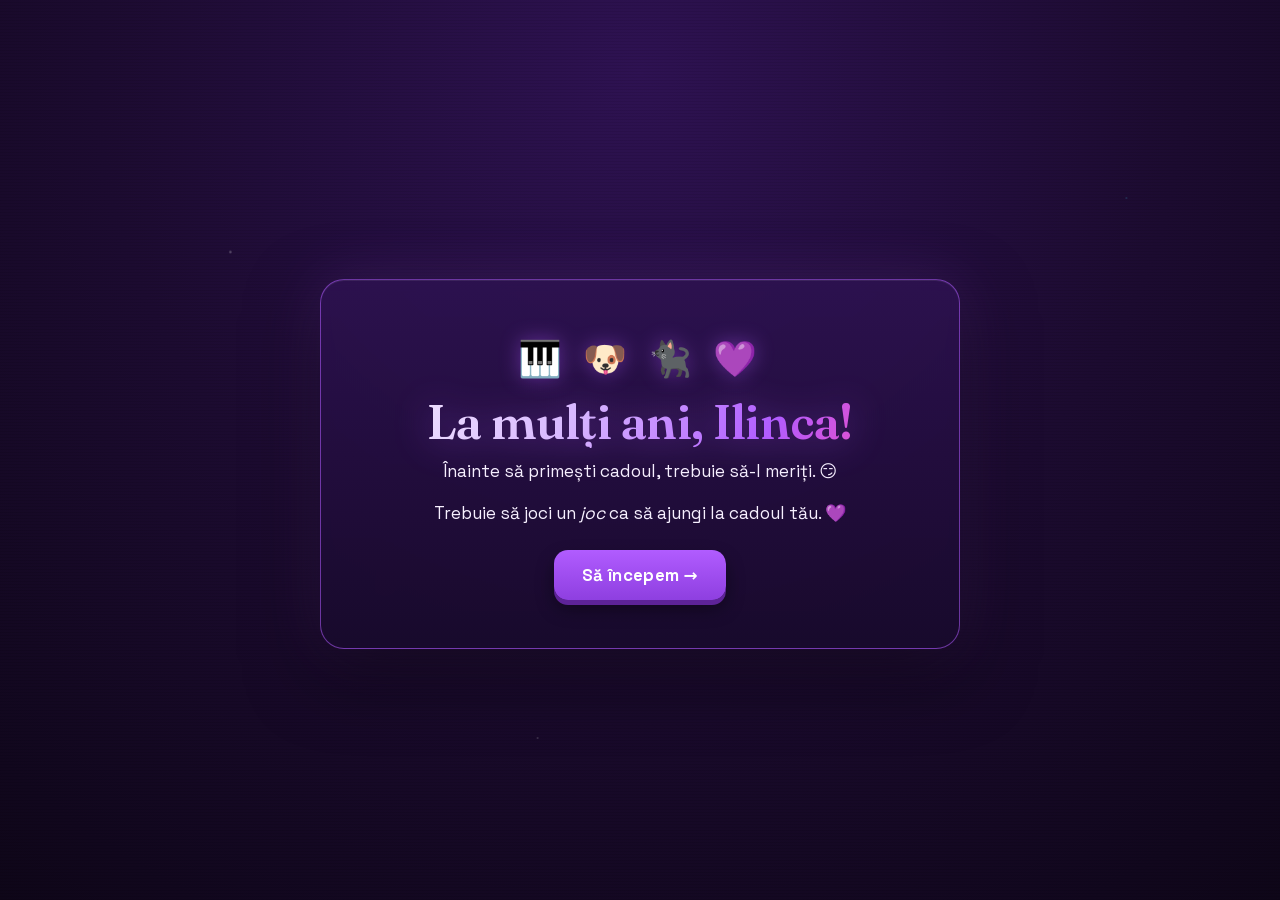
==== index.html @ 57ae6cbd "Add Ilinca's birthday game (arcade-themed quiz + mini-games + gift) Co-Authored-By: Claude Opus 4.8 " ====
<!DOCTYPE html>
<html lang="en">
<head>
<meta charset="UTF-8">
<meta name="viewport" content="width=device-width, initial-scale=1.0">
<title>O surpriză de ziua ta</title>
<style>
/* self-hosted fonts (embedded, no external request) */
/* vietnamese */
@font-face {
  font-family: 'Fraunces';
  font-style: normal;
  font-weight: 600;
  font-display: swap;
  src: url([data-uri]) format('woff2');
  unicode-range: U+0102-0103, U+0110-0111, U+0128-0129, U+0168-0169, U+01A0-01A1, U+01AF-01B0, U+0300-0301, U+0303-0304, U+0308-0309, U+0323, U+0329, U+1EA0-1EF9, U+20AB;
}
/* latin-ext */
@font-face {
  font-family: 'Fraunces';
  font-style: normal;
  font-weight: 600;
  font-display: swap;
  src: url([data-uri]) format('woff2');
  unicode-range: U+0100-02BA, U+02BD-02C5, U+02C7-02CC, U+02CE-02D7, U+02DD-02FF, U+0304, U+0308, U+0329, U+1D00-1DBF, U+1E00-1E9F, U+1EF2-1EFF, U+2020, U+20A0-20AB, U+20AD-20C0, U+2113, U+2C60-2C7F, U+A720-A7FF;
}
/* latin */
@font-face {
  font-family: 'Fraunces';
  font-style: normal;
  font-weight: 600;
  font-display: swap;
  src: url([data-uri]) format('woff2');
  unicode-range: U+0000-00FF, U+0131, U+0152-0153, U+02BB-02BC, U+02C6, U+02DA, U+02DC, U+0304, U+0308, U+0329, U+2000-206F, U+20AC, U+2122, U+2191, U+2193, U+2212, U+2215, U+FEFF, U+FFFD;
}
/* vietnamese */
@font-face {
  font-family: 'Space Grotesk';
  font-style: normal;
  font-weight: 400;
  font-display: swap;
  src: url([data-uri]) format('woff2');
  unicode-range: U+0102-0103, U+0110-0111, U+0128-0129, U+0168-0169, U+01A0-01A1, U+01AF-01B0, U+0300-0301, U+0303-0304, U+0308-0309, U+0323, U+0329, U+1EA0-1EF9, U+20AB;
}
/* latin-ext */
@font-face {
  font-family: 'Space Grotesk';
  font-style: normal;
  font-weight: 400;
  font-display: swap;
  src: url([data-uri]) format('woff2');
  unicode-range: U+0100-02BA, U+02BD-02C5, U+02C7-02CC, U+02CE-02D7, U+02DD-02FF, U+0304, U+0308, U+0329, U+1D00-1DBF, U+1E00-1E9F, U+1EF2-1EFF, U+2020, U+20A0-20AB, U+20AD-20C0, U+2113, U+2C60-2C7F, U+A720-A7FF;
}
/* latin */
@font-face {
  font-family: 'Space Grotesk';
  font-style: normal;
  font-weight: 400;
  font-display: swap;
  src: url([data-uri]) format('woff2');
  unicode-range: U+0000-00FF, U+0131, U+0152-0153, U+02BB-02BC, U+02C6, U+02DA, U+02DC, U+0304, U+0308, U+0329, U+2000-206F, U+20AC, U+2122, U+2191, U+2193, U+2212, U+2215, U+FEFF, U+FFFD;
}
/* vietnamese */
@font-face {
  font-family: 'Space Grotesk';
  font-style: normal;
  font-weight: 500;
  font-display: swap;
  src: url([data-uri]) format('woff2');
  unicode-range: U+0102-0103, U+0110-0111, U+0128-0129, U+0168-0169, U+01A0-01A1, U+01AF-01B0, U+0300-0301, U+0303-0304, U+0308-0309, U+0323, U+0329, U+1EA0-1EF9, U+20AB;
}
/* latin-ext */
@font-face {
  font-family: 'Space Grotesk';
  font-style: normal;
  font-weight: 500;
  font-display: swap;
  src: url([data-uri]) format('woff2');
  unicode-range: U+0100-02BA, U+02BD-02C5, U+02C7-02CC, U+02CE-02D7, U+02DD-02FF, U+0304, U+0308, U+0329, U+1D00-1DBF, U+1E00-1E9F, U+1EF2-1EFF, U+2020, U+20A0-20AB, U+20AD-20C0, U+2113, U+2C60-2C7F, U+A720-A7FF;
}
/* latin */
@font-face {
  font-family: 'Space Grotesk';
  font-style: normal;
  font-weight: 500;
  font-display: swap;
  src: url([data-uri]) format('woff2');
  unicode-range: U+0000-00FF, U+0131, U+0152-0153, U+02BB-02BC, U+02C6, U+02DA, U+02DC, U+0304, U+0308, U+0329, U+2000-206F, U+20AC, U+2122, U+2191, U+2193, U+2212, U+2215, U+FEFF, U+FFFD;
}
/* vietnamese */
@font-face {
  font-family: 'Space Grotesk';
  font-style: normal;
  font-weight: 700;
  font-display: swap;
  src: url([data-uri]) format('woff2');
  unicode-range: U+0102-0103, U+0110-0111, U+0128-0129, U+0168-0169, U+01A0-01A1, U+01AF-01B0, U+0300-0301, U+0303-0304, U+0308-0309, U+0323, U+0329, U+1EA0-1EF9, U+20AB;
}
/* latin-ext */
@font-face {
  font-family: 'Space Grotesk';
  font-style: normal;
  font-weight: 700;
  font-display: swap;
  src: url([data-uri]) format('woff2');
  unicode-range: U+0100-02BA, U+02BD-02C5, U+02C7-02CC, U+02CE-02D7, U+02DD-02FF, U+0304, U+0308, U+0329, U+1D00-1DBF, U+1E00-1E9F, U+1EF2-1EFF, U+2020, U+20A0-20AB, U+20AD-20C0, U+2113, U+2C60-2C7F, U+A720-A7FF;
}
/* latin */
@font-face {
  font-family: 'Space Grotesk';
  font-style: normal;
  font-weight: 700;
  font-display: swap;
  src: url([data-uri]) format('woff2');
  unicode-range: U+0000-00FF, U+0131, U+0152-0153, U+02BB-02BC, U+02C6, U+02DA, U+02DC, U+0304, U+0308, U+0329, U+2000-206F, U+20AC, U+2122, U+2191, U+2193, U+2212, U+2215, U+FEFF, U+FFFD;
}
/* vietnamese */
@font-face {
  font-family: 'Space Mono';
  font-style: normal;
  font-weight: 400;
  font-display: swap;
  src: url([data-uri]) format('woff2');
  unicode-range: U+0102-0103, U+0110-0111, U+0128-0129, U+0168-0169, U+01A0-01A1, U+01AF-01B0, U+0300-0301, U+0303-0304, U+0308-0309, U+0323, U+0329, U+1EA0-1EF9, U+20AB;
}
/* latin-ext */
@font-face {
  font-family: 'Space Mono';
  font-style: normal;
  font-weight: 400;
  font-display: swap;
  src: url([data-uri]) format('woff2');
  unicode-range: U+0100-02BA, U+02BD-02C5, U+02C7-02CC, U+02CE-02D7, U+02DD-02FF, U+0304, U+0308, U+0329, U+1D00-1DBF, U+1E00-1E9F, U+1EF2-1EFF, U+2020, U+20A0-20AB, U+20AD-20C0, U+2113, U+2C60-2C7F, U+A720-A7FF;
}
/* latin */
@font-face {
  font-family: 'Space Mono';
  font-style: normal;
  font-weight: 400;
  font-display: swap;
  src: url([data-uri]) format('woff2');
  unicode-range: U+0000-00FF, U+0131, U+0152-0153, U+02BB-02BC, U+02C6, U+02DA, U+02DC, U+0304, U+0308, U+0329, U+2000-206F, U+20AC, U+2122, U+2191, U+2193, U+2212, U+2215, U+FEFF, U+FFFD;
}

</style>
<style>
  :root {
    --ink: #0e0618;
    --plum-deep: #1c0b30;
    --plum: #2e1252;
    --orchid: #b15cff;
    --lilac: #d8b8ff;
    --cream: #f7f0ff;
    --gold: #ffd24a;
    --magenta: #ff48b0;
    --cyan: #3fe0ff;
    --neon-glow: rgba(177, 92, 255, 0.55);
    --btn-shadow: #5e2398;
    --display: 'Fraunces', Georgia, 'Times New Roman', serif;
    --body: 'Space Grotesk', system-ui, -apple-system, sans-serif;
    --mono: 'Space Mono', ui-monospace, monospace;
  }

  * { margin: 0; padding: 0; box-sizing: border-box; }

  body {
    font-family: var(--body);
    background:
      radial-gradient(2px 2px at 18% 28%, rgba(255,255,255,0.30), transparent),
      radial-gradient(2px 2px at 72% 58%, rgba(216,184,255,0.28), transparent),
      radial-gradient(1.5px 1.5px at 42% 82%, rgba(255,255,255,0.22), transparent),
      radial-gradient(1.5px 1.5px at 88% 22%, rgba(63,224,255,0.22), transparent),
      radial-gradient(2px 2px at 30% 65%, rgba(255,72,176,0.20), transparent),
      radial-gradient(circle at 50% 8%, var(--plum) 0%, var(--plum-deep) 52%, var(--ink) 100%);
    background-attachment: fixed;
    color: var(--cream);
    min-height: 100vh;
    display: flex;
    align-items: center;
    justify-content: center;
    padding: 56px 20px 28px;
    overflow-x: hidden;
  }
  /* faint CRT scanlines in the ambient (panels sit above them) */
  body::after {
    content: ''; position: fixed; inset: 0; pointer-events: none; z-index: 1;
    background: repeating-linear-gradient(0deg, rgba(0,0,0,0.13) 0 1px, transparent 1px 3px);
    opacity: 0.5;
  }

  /* progress toward the gift (cadou) — shown on every screen */
  #progressWrap {
    position: fixed; top: 0; left: 0; right: 0;
    display: flex; align-items: center; gap: 12px;
    padding: 9px 16px; z-index: 49;
    background: rgba(14,6,24,0.82); backdrop-filter: blur(6px);
    border-bottom: 1px solid rgba(177,92,255,0.28);
  }
  #progressLabel {
    font-family: var(--mono); font-size: 0.62rem; color: var(--lilac);
    white-space: nowrap; letter-spacing: 2px; text-transform: uppercase;
  }
  #progressTrack {
    position: relative; flex: 1; height: 12px;
    background: rgba(177,92,255,0.14);
    border: 1px solid rgba(177,92,255,0.4);
    border-radius: 999px; overflow: hidden;
    box-shadow: inset 0 1px 3px rgba(0,0,0,0.45);
  }
  #progressFill {
    height: 100%; width: 0%;
    background: linear-gradient(90deg, var(--cyan), var(--orchid) 55%, var(--magenta));
    box-shadow: 0 0 12px var(--neon-glow);
    transition: width 0.6s cubic-bezier(.34,1.3,.5,1);
  }
  #progressGift { font-size: 1.3rem; line-height: 1; filter: drop-shadow(0 0 6px var(--gold)); }
  #muteBtn {
    flex: none; width: 34px; height: 30px; padding: 0; margin: 0;
    font-size: 1rem; line-height: 1; border-radius: 9px;
    background: rgba(177,92,255,0.18); color: var(--cream);
    border: 1px solid rgba(177,92,255,0.45); box-shadow: none; cursor: pointer;
  }
  #muteBtn:hover { filter: brightness(1.12); transform: none; box-shadow: none; }
  #muteBtn:active { transform: translateY(1px); box-shadow: none; }
  #restartBtn {
    flex: none; width: 34px; height: 30px; padding: 0; margin: 0;
    font-size: 1.05rem; line-height: 1; border-radius: 9px;
    background: rgba(177,92,255,0.18); color: var(--cream);
    border: 1px solid rgba(177,92,255,0.45); box-shadow: none; cursor: pointer;
  }
  #restartBtn:hover { filter: brightness(1.12); transform: none; box-shadow: none; }
  #restartBtn:active { transform: translateY(1px); box-shadow: none; }

  /* correct-answer celebration animation */
  @keyframes popCorrect {
    0%   { transform: scale(1); }
    40%  { transform: scale(1.09); }
    70%  { transform: scale(0.97); }
    100% { transform: scale(1); }
  }
  #qOptions button.pop { animation: popCorrect 0.5s ease; }

  /* MLG screen shake / rage */
  @keyframes mlgShake {
    0%,100% { transform: translate(0,0) rotate(0); }
    20% { transform: translate(-8px,6px) rotate(-2deg); }
    40% { transform: translate(8px,-6px) rotate(2deg); }
    60% { transform: translate(-7px,-5px) rotate(-2deg); }
    80% { transform: translate(7px,5px) rotate(2deg); }
  }
  .mlg-rage { animation: mlgShake 0.22s linear infinite; }

  /* full-screen color strobe */
  #mlgStrobe {
    position: fixed; inset: 0; z-index: 95; pointer-events: none;
    mix-blend-mode: screen;
    /* smooth color wash (not a hard flash) — safe for photosensitivity */
    animation: mlgStrobe 1.5s ease-in-out infinite;
  }
  @keyframes mlgStrobe {
    0%   { background: rgba(255,0,128,0.18); }
    25%  { background: rgba(0,255,170,0.18); }
    50%  { background: rgba(255,230,0,0.18); }
    75%  { background: rgba(0,170,255,0.18); }
    100% { background: rgba(170,0,255,0.18); }
  }

  /* screen entrance transition */
  @keyframes screenIn {
    from { opacity: 0; transform: translateY(14px) scale(0.985); }
    to   { opacity: 1; transform: none; }
  }
  @keyframes optIn {
    from { opacity: 0; transform: translateY(8px); }
    to   { opacity: 1; transform: none; }
  }

  /* flying MLG tokens */
  .mlg-token {
    position: fixed; z-index: 98; pointer-events: none;
    font-size: clamp(2rem, 7vw, 4.5rem); font-weight: 900;
    color: #fff; white-space: nowrap;
    text-shadow: 0 0 8px #ff00d4, 0 0 18px #00fff2, 0 0 28px #ffe600;
    animation: mlgPop 0.9s ease forwards;
  }
  @keyframes mlgPop {
    0%   { transform: scale(0.2) rotate(var(--rot)); opacity: 0; }
    25%  { transform: scale(1.4) rotate(var(--rot)); opacity: 1; }
    100% { transform: scale(1)   rotate(var(--rot)); opacity: 0; }
  }
  @media (prefers-reduced-motion: reduce) {
    .mlg-rage { animation: none; }
    #mlgStrobe { animation: none; background: rgba(157,95,211,0.15); }
  }

  /* green-screen reward overlay */
  #mediaOverlay {
    position: fixed; inset: 0; z-index: 100;
    display: flex; align-items: center; justify-content: center;
    flex-wrap: wrap; gap: 3vw;
    background: transparent; pointer-events: none; /* can't be skipped by clicking */
  }
  #mediaOverlay canvas {
    max-height: 78vh;
    filter: drop-shadow(0 12px 32px rgba(0,0,0,0.55));
    animation: popCorrect 0.5s ease;
  }
  /* source videos kept rendered but offscreen so frames keep decoding for the canvas */
  #mediaOverlay video { position: fixed; top: -9999px; left: -9999px; width: 2px; height: 2px; opacity: 0; pointer-events: none; }

  .screen {
    position: relative; z-index: 2;
    animation: screenIn 0.42s cubic-bezier(.2,.7,.3,1) both;
    width: 100%;
    max-width: 640px;
    background: linear-gradient(180deg, rgba(46,18,82,0.84), rgba(24,10,44,0.86));
    border: 1.5px solid rgba(177,92,255,0.55);
    border-radius: 24px;
    padding: 40px 30px;
    box-shadow:
      inset 0 1px 0 rgba(255,255,255,0.08),
      0 24px 70px rgba(0,0,0,0.55),
      0 0 60px rgba(177,92,255,0.20);
    backdrop-filter: blur(6px);
    text-align: center;
  }

  .hidden { display: none !important; }

  /* driving screen needs more room for the bigger canvas */
  #driving { max-width: 960px; }

  h1 {
    font-family: var(--display);
    font-optical-sizing: auto;
    font-weight: 600;
    font-size: clamp(2.1rem, 6vw, 3rem);
    line-height: 1.05;
    letter-spacing: -0.5px;
    margin-bottom: 10px;
    background: linear-gradient(118deg, var(--cream) 0%, var(--lilac) 38%, var(--orchid) 72%, var(--magenta) 100%);
    -webkit-background-clip: text; background-clip: text; color: transparent;
    filter: drop-shadow(0 2px 18px rgba(177,92,255,0.45));
  }
  h2 {
    font-family: var(--display); font-weight: 600;
    font-size: clamp(1.4rem, 4vw, 1.7rem); color: var(--gold);
    margin-bottom: 18px; text-shadow: 0 0 18px rgba(255,210,74,0.35);
  }
  p { font-size: 1.08rem; line-height: 1.62; margin-bottom: 14px; color: var(--cream); }
  .small { font-size: 0.9rem; color: var(--lilac); }

  .emoji-row { font-size: 2.2rem; margin: 16px 0; letter-spacing: 6px; filter: drop-shadow(0 0 10px rgba(177,92,255,0.4)); }

  button {
    font-family: var(--body);
    font-size: 1.05rem;
    font-weight: 700;
    letter-spacing: 0.3px;
    background: linear-gradient(180deg, var(--orchid), #8e3fe0);
    color: #fff;
    border: none;
    border-radius: 14px;
    padding: 14px 28px;
    margin: 8px 4px;
    cursor: pointer;
    box-shadow: 0 5px 0 var(--btn-shadow), 0 9px 18px rgba(0,0,0,0.4);
    transition: transform 0.08s ease, box-shadow 0.08s ease, filter 0.2s ease;
  }
  button:hover {
    filter: brightness(1.08);
    transform: translateY(-1px);
    box-shadow: 0 6px 0 var(--btn-shadow), 0 12px 24px var(--neon-glow);
  }
  button:active {
    transform: translateY(4px);
    box-shadow: 0 1px 0 var(--btn-shadow), 0 3px 8px rgba(0,0,0,0.4);
  }
  button:focus-visible { outline: 3px solid var(--gold); outline-offset: 3px; }

  /* Quiz */
  .q-counter { font-family: var(--mono); font-size: 0.72rem; color: var(--gold); margin-bottom: 12px; letter-spacing: 3px; text-transform: uppercase; }
  .q-text { font-family: var(--body); font-weight: 600; font-size: 1.4rem; line-height: 1.35; margin-bottom: 24px; color: var(--cream); }
  .options { display: flex; flex-direction: column; gap: 12px; }
  .options button {
    width: 100%; text-align: left;
    background: linear-gradient(180deg, rgba(177,92,255,0.24), rgba(177,92,255,0.10));
    color: var(--cream);
    border: 1px solid rgba(177,92,255,0.5);
    box-shadow: 0 4px 0 rgba(94,35,152,0.55), 0 6px 14px rgba(0,0,0,0.3);
    animation: optIn 0.32s ease both;
  }
  .options button:nth-child(1) { animation-delay: 0.04s; }
  .options button:nth-child(2) { animation-delay: 0.10s; }
  .options button:nth-child(3) { animation-delay: 0.16s; }
  .options button:nth-child(4) { animation-delay: 0.22s; }
  .options button:hover:not(:disabled) {
    filter: none;
    background: linear-gradient(180deg, rgba(177,92,255,0.42), rgba(177,92,255,0.2));
  }
  .options button:active:not(:disabled) { transform: translateY(3px); box-shadow: 0 1px 0 rgba(94,35,152,0.55); }
  .options button.correct {
    background: linear-gradient(180deg, #3fd884, #25a55f); color: #04130a; border-color: #3fd884;
    box-shadow: 0 4px 0 #176b3d, 0 0 24px rgba(63,224,132,0.55);
  }
  .options button.wrong {
    background: linear-gradient(180deg, #e0525d, #b8474f); color: #fff; border-color: #e0525d;
    box-shadow: 0 4px 0 #7d2b31, 0 0 18px rgba(224,82,93,0.4);
  }
  .options button:disabled { cursor: default; box-shadow: none; }
  .feedback { margin-top: 18px; font-size: 1.1rem; min-height: 1.6em; color: var(--gold); font-weight: 600; }

  /* Driving game */
  #gameCanvas {
    background: #241038;
    border-radius: 16px;
    border: 1.5px solid rgba(177,92,255,0.6);
    box-shadow: 0 0 44px rgba(177,92,255,0.25), inset 0 0 40px rgba(0,0,0,0.4);
    max-width: 100%;
    touch-action: none;
  }
  .controls-hint { font-size: 0.9rem; color: var(--lilac); margin-top: 12px; }
  .touch-controls { display: none; gap: 16px; justify-content: center; margin-top: 16px; }
  .touch-controls button { width: 70px; height: 70px; font-size: 1.6rem; border-radius: 50%; }

  /* Gift animation */
  .gift-box {
    font-size: 6rem;
    display: inline-block;
    transition: transform 0.4s;
    animation: shake 0.6s ease-in-out infinite;
  }
  .gift-box.opening { animation: pop 0.8s forwards; }
  @keyframes shake {
    0%,100% { transform: rotate(-4deg); }
    50% { transform: rotate(4deg); }
  }
  @keyframes pop {
    0% { transform: scale(1); }
    50% { transform: scale(1.5) rotate(10deg); }
    100% { transform: scale(0); opacity: 0; }
  }
  .reveal { font-size: 4rem; opacity: 0; animation: fadeUp 1s forwards; }
  @keyframes fadeUp {
    from { opacity: 0; transform: translateY(30px); }
    to { opacity: 1; transform: translateY(0); }
  }
  .confetti {
    position: fixed; top: -10px; width: 10px; height: 16px;
    z-index: 100; pointer-events: none;
  }

  /* gift finale */
  .gift-message { margin-top: 16px; min-height: 1.5em; }
  .gift-line {
    font-family: var(--display); font-weight: 600; font-size: 1.25rem; line-height: 1.5;
    color: var(--cream); margin: 6px 0; text-shadow: 0 0 14px rgba(177,92,255,0.4);
  }
  .gift-line:last-child { color: var(--lilac); font-style: italic; }
  .gift-slides {
    position: relative; width: 100%; max-width: 360px; aspect-ratio: 4 / 3;
    margin: 18px auto 4px; border-radius: 16px; overflow: hidden;
    border: 2px solid rgba(177,92,255,0.6); box-shadow: 0 0 36px rgba(177,92,255,0.3);
  }
  .gift-slide {
    position: absolute; inset: 0; width: 100%; height: 100%;
    object-fit: cover; opacity: 0; transition: opacity 0.9s ease;
  }
  .gift-slide.on { opacity: 1; }

  @media (prefers-reduced-motion: reduce) {
    .gift-box, .reveal { animation: none; }
    .gift-box { transform: rotate(0); }
    .reveal { opacity: 1; }
    .screen, .options button { animation: none; }
  }

  @media (max-width: 600px) {
    h1 { font-size: 1.9rem; }
    .touch-controls { display: flex; }
    .controls-hint { display: none; }
  }

  /* piano interlude */
  .chord-row { display: flex; flex-wrap: wrap; gap: 8px; justify-content: center; margin: 16px 0; }
  .chord-row button {
    background: rgba(157,95,211,0.3); color: var(--cream);
    border: 1px solid var(--orchid); border-radius: 10px;
    padding: 8px 14px; font-size: 1rem; margin: 0;
  }
  .chord-row button:hover { background: rgba(157,95,211,0.55); transform: translateY(-2px); }
  .chord-row button.active { background: var(--gold); color: var(--ink); border-color: var(--gold); }

  .progress-dots { display: flex; gap: 8px; justify-content: center; margin: 6px 0 4px; }
  .progress-dots .dot {
    width: 14px; height: 14px; border-radius: 50%;
    border: 2px solid var(--orchid); background: transparent; transition: background 0.15s;
  }
  .progress-dots .dot.done { background: var(--gold); border-color: var(--gold); }

  .piano {
    position: relative; display: flex; justify-content: center;
    height: 130px; margin: 12px auto; max-width: 420px; user-select: none;
  }
  .pkey {
    position: relative; width: 44px; height: 130px;
    background: linear-gradient(#fff, #f0e9f7);
    border: 1px solid #8a6fb0; border-radius: 0 0 6px 6px;
    cursor: pointer; box-shadow: inset 0 -4px 6px rgba(120,80,160,0.15);
  }
  .pkey:active, .pkey.lit { background: linear-gradient(var(--lilac), var(--orchid)); }
  .pkey .lbl { position: absolute; bottom: 6px; left: 0; right: 0; text-align: center; font-size: 0.7rem; color: #6a3d99; pointer-events: none; }
  .pkey.black {
    width: 28px; height: 80px; margin: 0 -14px; z-index: 2;
    background: linear-gradient(#3a2752, #1a0a26);
    border: 1px solid #000; border-radius: 0 0 5px 5px;
  }
  .pkey.black:active, .pkey.black.lit { background: linear-gradient(var(--orchid), var(--plum)); }

  /* wordle interlude */
  .wordle-grid { display: grid; grid-template-rows: repeat(6, 1fr); gap: 6px; justify-content: center; margin: 16px 0; }
  .wordle-row { display: grid; grid-template-columns: repeat(5, 52px); gap: 6px; }
  .wordle-cell {
    width: 52px; height: 52px; display: flex; align-items: center; justify-content: center;
    font-size: 1.6rem; font-weight: bold; text-transform: uppercase;
    border: 2px solid var(--orchid); border-radius: 8px; color: var(--cream);
    background: rgba(157,95,211,0.12);
  }
  .wordle-cell.correct { background: #3fae6b; border-color: #3fae6b; color: #fff; }
  .wordle-cell.present { background: var(--gold); border-color: var(--gold); color: var(--ink); }
  .wordle-cell.absent  { background: rgba(60,40,80,0.6); border-color: #5a3d7a; color: var(--lilac); }
  .wordle-cell.filled  { border-color: var(--orchid); box-shadow: 0 0 10px rgba(177,92,255,0.35); }
  #wordleReveal img { max-width: 100%; border-radius: 14px; border: 2px solid var(--orchid); margin-top: 12px; }
  .sloth-caption { margin-top: 10px; font-family: var(--display); font-size: 1.7rem; font-weight: 600; color: var(--lilac); font-style: italic; text-shadow: 0 0 16px rgba(177,92,255,0.45); }

  /* on-screen wordle keyboard */
  .wordle-keyboard { display: flex; flex-direction: column; align-items: center; gap: 7px; margin: 14px 0; }
  .wordle-keyboard .krow { display: flex; gap: 6px; justify-content: center; }
  .wordle-keyboard .key {
    min-width: 34px; height: 50px; padding: 0 10px;
    display: flex; align-items: center; justify-content: center;
    font-family: var(--body); font-size: 1rem; font-weight: 700; text-transform: uppercase;
    background: linear-gradient(180deg, rgba(177,92,255,0.42), rgba(177,92,255,0.22)); color: var(--cream);
    border: none; border-radius: 9px; cursor: pointer; margin: 0;
    box-shadow: 0 3px 0 rgba(94,35,152,0.6);
    transition: background 0.15s, transform 0.08s, box-shadow 0.08s;
  }
  .wordle-keyboard .key:hover { background: linear-gradient(180deg, rgba(177,92,255,0.62), rgba(177,92,255,0.36)); transform: translateY(-1px); }
  .wordle-keyboard .key:active { transform: translateY(2px); box-shadow: 0 1px 0 rgba(94,35,152,0.6); }
  .wordle-keyboard .key.wide { min-width: 58px; font-size: 0.8rem; }
  .wordle-keyboard .key.correct { background: linear-gradient(180deg,#3fd884,#25a55f); color: #04130a; box-shadow: 0 3px 0 #176b3d; }
  .wordle-keyboard .key.present { background: linear-gradient(180deg,#ffd86a,#e8b53a); color: var(--ink); box-shadow: 0 3px 0 #9c7a1f; }
  .wordle-keyboard .key.absent  { background: rgba(40,24,58,0.85); color: var(--lilac); box-shadow: 0 3px 0 rgba(0,0,0,0.4); }
  @media (max-width: 600px) {
    .wordle-keyboard .key { min-width: 26px; height: 44px; padding: 0 5px; font-size: 0.85rem; }
    .wordle-cell { width: 44px; height: 44px; font-size: 1.3rem; }
    .wordle-row { grid-template-columns: repeat(5, 44px); }
  }
</style>
</head>
<body>

<!-- progress to the cadou (shown on every screen) -->
<div id="progressWrap" class="hidden">
  <span id="progressLabel">Drumul spre cadou</span>
  <div id="progressTrack"><div id="progressFill"></div></div>
  <span id="progressGift">🎁</span>
  <button id="muteBtn" onclick="toggleMute()" aria-label="Pornește/oprește sunetul" title="Sunet">🔊</button>
  <button id="restartBtn" onclick="restartGame()" aria-label="Începe de la capăt" title="De la capăt">⟲</button>
</div>

<!-- green-screen reward overlay (one or more chroma-keyed videos, play with the sound) -->
<div id="mediaOverlay" class="hidden"></div>

<!-- MLG strobe layer (flashes during the MLG celebration) -->
<div id="mlgStrobe" class="hidden"></div>

<!-- WELCOME -->
<div class="screen" id="welcome">
  <div class="emoji-row">🎹 🐶 🐈‍⬛ 💜</div>
  <h1>La mulți ani, Ilinca!</h1>
  <p>Înainte să primești cadoul, trebuie să-l meriți. 😏</p>
  <p>Trebuie să joci un <em>joc</em> ca să ajungi la cadoul tău. 💜</p>
  <button onclick="startQuiz()">Să începem →</button>
  <button id="albumBtn" class="hidden" onclick="showAlbum()">Vezi album 💜</button>
</div>

<!-- QUIZ -->
<div class="screen hidden" id="quiz">
  <div class="q-counter" id="qCounter"></div>
  <div class="q-text" id="qText"></div>
  <div class="options" id="qOptions"></div>
  <div class="feedback" id="qFeedback"></div>
  <button id="nextBtn" class="hidden" onclick="nextQuestion()">Următoarea →</button>
</div>

<!-- QUIZ DONE -->

<!-- DRIVING -->
<div class="screen hidden" id="driving">
  <h2>Ok, atunci du-te și ia-l! 🚗💨</h2>
  <canvas id="gameCanvas" width="900" height="620"></canvas>
  <p class="controls-hint">Folosește <strong>tastele săgeți</strong>. Ferește-te de mașini 🚗 și de bălțile de ulei 🛢️. Ajunge la cadou! 🎁</p>
  <div class="touch-controls">
    <button id="leftBtn" aria-label="Stânga">←</button>
    <button id="upBtn" aria-label="Înainte">↑</button>
    <button id="rightBtn" aria-label="Dreapta">→</button>
  </div>
</div>

<!-- LOSE -->
<div class="screen hidden" id="lose">
  <div class="emoji-row">🔥🚗🔥</div>
  <h1>Of, ai luat foc!</h1>
  <p>Ai atins un obstacol. Dar nu-ți face griji — mai ai vieți. 😄</p>
  <button onclick="startDriving()">Încearcă din nou →</button>
</div>

<!-- GIFT -->
<div class="screen hidden" id="gift">
  <h1>Ai reușit, Ilinca! 💜</h1>
  <div id="giftBox" class="gift-box" onclick="openGift()">🎁</div>
  <p id="giftHint">(atinge cutia)</p>
  <div id="giftReveal"></div>
</div>

<!-- PIANO INTERLUDE (between Q2 and Q3): guess the song -->
<div class="screen hidden" id="pianoLevel">
  <div class="emoji-row">🎹</div>
  <h1>Ghicește melodia</h1>
  <p>Ascultă pianul și ghicește ce piesă cântă. 💜</p>
  <p class="small">Apasă <strong>„Cântă"</strong> ca s-o asculți (de câte ori vrei), apoi alege răspunsul corect.</p>
  <div style="margin: 14px 0;">
    <button id="listenBtn" onclick="playProgression()">▶ Cântă</button>
  </div>
  <div id="piano" class="piano"></div>
  <p class="small" id="lastChord">&nbsp;</p>
  <div id="songOptions" class="options" style="max-width:420px;margin:16px auto 0;"></div>
  <button id="pianoContinue" class="hidden" onclick="finishPiano()">Continuă spre întrebarea 3 →</button>
</div>

<!-- WORDLE INTERLUDE (between Q3 and Q4) -->
<div class="screen hidden" id="wordleLevel">
  <div id="wordleIntro">
    <div class="emoji-row">🟩🟨⬜</div>
    <h1>Ghicește cuvântul</h1>
    <p>Un cuvânt de 5 litere. Ai 6 încercări. 💜</p>
  </div>
  <div id="wordleGrid" class="wordle-grid"></div>
  <p class="small" id="wordleMsg">&nbsp;</p>
  <div id="wordleKeyboard" class="wordle-keyboard"></div>
  <div id="wordleReveal"></div>
  <button id="wordleContinue" class="hidden" onclick="finishWordle()">Continuă spre întrebarea 4 →</button>
</div>

<script>
// ---------- QUIZ ----------
// MODIFICĂ aceste întrebări ca să fie despre prietenia voastră!
// "answer" = poziția răspunsului corect (0 = prima opțiune)
const questions = [
  {
    q: "Unde a fost ucis Tung Tung Tung Sahur?",
    options: ["În Ohio", "În Italia", "Pe lună", "În Skibidi Toilet"],
    answer: 0,
    sound: "tung-tung-sahur.mp3",
    video: "q1.mp4"
  },
  {
    q: "Ce rasă de urs te omoară?",
    options: ["Ursul brun", "Ursul negru", "Ursul din Kazahstan", "Ursul koala"],
    answer: 0,
    sound: "q2.mp3",
    video: "q2.webm"
  },
  {
    q: "Dacă am fi două animale, ce animale am fi?",
    options: ["O vacă și un bou", "Un leneș și un cățel", "Un black cat și un dachshund", "O capră și un cal"],
    answer: 2,
    sound: "q3.mp3",
    videos: ["q3-cat.mp4", "q3-dog.mp4"]
  },
  {
    q: "La un pacient cu fibrilație atrială asociată sindromului Wolff-Parkinson-White (WPW), care dintre următoarele medicamente este CONTRAINDICAT?",
    options: ["Digoxin", "Procainamidă", "Flecainidă", "Ibutilidă"],
    answer: 0,
    sound: "mlg.mp3",
    mlg: true
  },
  {
    q: "Ești gata pentru cadoul tău?",
    final: true
  }
];

// Mesaje afișate la un răspuns greșit (se alege unul la întâmplare)
const wrongMessages = [
  "Mai încearcă! 😏",
  "Nuu, mai gândește-te! 🤔",
  "Aproape... dar nu. Încearcă din nou!",
  "Hmm, nu chiar. Mai ai o șansă (sau mai multe) 😄"
];
const correctMessage = "Corect! 💜";

let current = 0;

// ---------- PROGRESS BAR (drumul spre cadou) ----------
let progressPct = 0;
function setProgress(pct) {
  progressPct = Math.max(progressPct, pct); // only ever move forward
  const fill = document.getElementById('progressFill');
  if (fill) fill.style.width = progressPct + '%';
}
// progress checkpoint for each quiz question, indexed by `current`
const QUIZ_PCT = [10, 18, 38, 58, 66];

// ---------- REWARD SOUND + ANIMATION (per correct answer) ----------
let sfx = null;
function playSound(src, onEnd) {
  const done = () => { if (onEnd) { onEnd(); onEnd = null; } };
  try {
    if (sfx) sfx.pause();
    sfx = new Audio(src);
    sfx.muted = audioMuted;
    sfx.currentTime = 0;
    sfx.onended = done;
    sfx.onerror = done;       // never trap the user if the file fails
    // triggered by her click on the answer, so sound is allowed
    const p = sfx.play();
    if (p) p.catch(done);     // autoplay blocked / failed -> still let her continue
  } catch (e) { done(); }
}
function celebrateCorrect(btn) {
  if (btn) {
    btn.classList.add('pop');
    setTimeout(() => btn.classList.remove('pop'), 550);
  }
  launchConfetti();
}

// MLG-style hype: continuous confetti + strobe + screen rage + flying tokens.
// runs until the returned stop() is called (we tie it to the sound length).
const MLG_TOKENS = ['🔥','💯','😎','👌','🎉','💸','🕶️','⚡','🏆','🤯','WOW','MLG','420','GG','NO SCOPE','#REKT','HEADSHOT'];
function spawnMlgToken() {
  const el = document.createElement('div');
  el.className = 'mlg-token';
  el.textContent = MLG_TOKENS[Math.floor(Math.random() * MLG_TOKENS.length)];
  el.style.left = (5 + Math.random() * 85) + 'vw';
  el.style.top = (8 + Math.random() * 75) + 'vh';
  el.style.setProperty('--rot', (Math.random() * 40 - 20) + 'deg');
  document.body.appendChild(el);
  setTimeout(() => el.remove(), 900);
}
function mlgCelebrate() {
  const scr = document.getElementById('quiz');
  const strobe = document.getElementById('mlgStrobe');
  if (scr) scr.classList.add('mlg-rage');
  if (strobe) strobe.classList.remove('hidden');
  const iv = setInterval(() => {
    launchConfetti();
    spawnMlgToken();
    spawnMlgToken();
    spawnMlgToken();
  }, 200);
  return () => {
    clearInterval(iv);
    if (scr) scr.classList.remove('mlg-rage');
    if (strobe) strobe.classList.add('hidden');
    document.querySelectorAll('.mlg-token').forEach(t => t.remove());
  };
}

// play one or more green-screen videos as floating overlays (green removed in real time)
let mediaEntries = [];
function playVideoOverlay(srcs, loop) {
  const list = Array.isArray(srcs) ? srcs : [srcs];
  const overlay = document.getElementById('mediaOverlay');
  stopMediaVideos();
  overlay.innerHTML = '';
  overlay.classList.remove('hidden');
  // shrink each clip when several play side-by-side
  const maxW = list.length >= 3 ? 30 : list.length === 2 ? 44 : 80;

  // close the overlay only once every clip has finished (no click-to-skip)
  let ended = 0;
  const oneEnded = () => { if (++ended >= list.length) closeMedia(); };

  list.forEach(src => {
    const video = document.createElement('video');
    video.src = src; video.muted = true; video.playsInline = true;
    video.loop = !!loop;                  // loop to fill the sound's duration
    const canvas = document.createElement('canvas');
    canvas.style.maxWidth = maxW + 'vw';
    overlay.appendChild(video);
    overlay.appendChild(canvas);
    const ctx = canvas.getContext('2d', { willReadFrequently: true });
    if (!loop) video.onended = oneEnded;  // when not looping, close once clips finish
    video.onerror = oneEnded;             // a broken clip shouldn't trap the overlay
    const p = video.play();
    if (p) p.catch(oneEnded);             // autoplay failure shouldn't trap it either
    const entry = { video, raf: null };

    function render() {
      if (video.paused || video.ended) return;
      if (video.videoWidth) {
        // process at a capped resolution (CSS upscales) — much lighter on phones
        const scale = Math.min(1, 420 / video.videoWidth);
        canvas.width = Math.round(video.videoWidth * scale);
        canvas.height = Math.round(video.videoHeight * scale);
        ctx.drawImage(video, 0, 0, canvas.width, canvas.height);
        const frame = ctx.getImageData(0, 0, canvas.width, canvas.height);
        const d = frame.data;
        for (let i = 0; i < d.length; i += 4) {
          const r = d[i], g = d[i + 1], b = d[i + 2];
          // knock out green pixels -> transparent
          if (g > 90 && r < g * 0.8 && b < g * 0.85) d[i + 3] = 0;
        }
        ctx.putImageData(frame, 0, 0);
      }
      entry.raf = requestAnimationFrame(render);
    }
    entry.raf = requestAnimationFrame(render);
    mediaEntries.push(entry);
  });
}
function stopMediaVideos() {
  mediaEntries.forEach(e => {
    if (e.raf) cancelAnimationFrame(e.raf);
    try { e.video.pause(); } catch (_) {}
  });
  mediaEntries = [];
}
function closeMedia() {
  stopMediaVideos();
  const overlay = document.getElementById('mediaOverlay');
  overlay.innerHTML = '';
  overlay.classList.add('hidden');
}

// ---------- RESUME ON REFRESH ----------
function saveStage(stage) {
  try {
    localStorage.setItem('ili_stage', stage);
    localStorage.setItem('ili_current', String(current));
  } catch (e) {}
}
function clearStage() { try { localStorage.removeItem('ili_stage'); localStorage.removeItem('ili_current'); } catch (e) {} }
function restartGame() {
  if (!confirm('Începi de la capăt? Progresul se pierde.')) return;
  clearStage();
  location.reload();
}
function resumeIfSaved() {
  let stage = null, saved = 0;
  try { stage = localStorage.getItem('ili_stage'); saved = parseInt(localStorage.getItem('ili_current') || '0', 10) || 0; } catch (e) {}
  if (!stage || stage === 'welcome') return;
  current = saved;
  document.getElementById('welcome').classList.add('hidden');
  document.getElementById('progressWrap').classList.remove('hidden');
  if (stage === 'quiz') { preloadMedia(); document.getElementById('quiz').classList.remove('hidden'); showQuestion(); }
  else if (stage === 'piano') { setProgress(28); document.getElementById('pianoLevel').classList.remove('hidden'); initPiano(); }
  else if (stage === 'wordle') { setProgress(48); document.getElementById('wordleLevel').classList.remove('hidden'); initWordle(); }
  else if (stage === 'driving') { startDriving(); }
  else if (stage === 'gift') { setProgress(100); document.getElementById('gift').classList.remove('hidden'); }
}

function startQuiz() {
  preloadMedia(); // warm up reward clips/sounds during the quiz so they don't stutter
  saveStage('quiz');
  document.getElementById('progressWrap').classList.remove('hidden'); // show progress once started
  document.getElementById('welcome').classList.add('hidden');
  document.getElementById('quiz').classList.remove('hidden');
  showQuestion();
}

// download all media up front (during the quiz) so playback is instant later
let preloaded = false;
function preloadMedia() {
  if (preloaded) return;
  preloaded = true;
  const files = [
    'tung-tung-sahur.mp3', 'q1.mp4', 'q2.mp3', 'q2.webm',
    'q3.mp3', 'q3-cat.mp4', 'q3-dog.mp4', 'mlg.mp3', 'jam.mp3', 'sloth.webp'
  ].concat(GIFT_PHOTOS || []);
  files.forEach(src => {
    if (/\.(mp4|webm)$/i.test(src)) { const v = document.createElement('video'); v.preload = 'auto'; v.muted = true; v.src = src; }
    else if (/\.mp3$/i.test(src)) { const a = new Audio(); a.preload = 'auto'; a.src = src; }
    else { const i = new Image(); i.src = src; }
  });
}

function showQuestion() {
  saveStage('quiz');
  setProgress(QUIZ_PCT[current] || 0);
  const q = questions[current];
  document.getElementById('qCounter').textContent = `Întrebarea ${current + 1} din ${questions.length}`;
  document.getElementById('qText').textContent = q.q;
  document.getElementById('qFeedback').textContent = '';
  document.getElementById('nextBtn').classList.add('hidden');

  const box = document.getElementById('qOptions');
  box.innerHTML = '';

  // final question: a single "Yes" button that goes straight to the driving level
  if (q.final) {
    const b = document.createElement('button');
    b.textContent = 'Da! 🎁';
    b.onclick = () => {
      document.getElementById('quiz').classList.add('hidden');
      startDriving();
    };
    box.appendChild(b);
    return;
  }

  // shuffle so the correct answer isn't always in the same spot
  const opts = shuffle(q.options.map((text, i) => ({ text, correct: i === q.answer })));
  opts.forEach(o => {
    const b = document.createElement('button');
    b.textContent = o.text;
    b.onclick = () => pickAnswer(o.correct, b);
    box.appendChild(b);
  });
}

// Fisher-Yates shuffle (in place)
function shuffle(arr) {
  for (let i = arr.length - 1; i > 0; i--) {
    const j = Math.floor(Math.random() * (i + 1));
    [arr[i], arr[j]] = [arr[j], arr[i]];
  }
  return arr;
}

function pickAnswer(isCorrect, btn) {
  const q = questions[current];

  if (isCorrect) {
    // corect: blochează toate opțiunile, marchează doar pe cea aleasă
    document.querySelectorAll('#qOptions button').forEach(b => b.disabled = true);
    btn.classList.add('correct');
    document.getElementById('qFeedback').textContent = correctMessage;
    celebrateCorrect(btn);                  // animation on every correct answer
    const nextBtn = document.getElementById('nextBtn');
    const vids = q.videos || (q.video ? [q.video] : null);
    // when there's a sound, loop the clips so the animation lasts exactly as long as the sound
    if (vids) playVideoOverlay(vids, !!q.sound);
    const stopMlg = q.mlg ? mlgCelebrate() : null; // runs until stopped
    if (q.sound) {
      // keep "Next" hidden until the sound finishes; every animation ends with it
      nextBtn.classList.add('hidden');
      playSound(q.sound, () => {
        nextBtn.classList.remove('hidden');
        if (stopMlg) stopMlg();
        if (vids) closeMedia();             // close the video animation with the sound
      });
    } else {
      nextBtn.classList.remove('hidden');
      if (stopMlg) setTimeout(stopMlg, 4000); // no sound -> a few seconds of chaos
    }
  } else {
    // greșit: dezactivează doar opțiunea greșită, lasă restul disponibile
    btn.classList.add('wrong');
    btn.disabled = true;
    const msg = wrongMessages[Math.floor(Math.random() * wrongMessages.length)];
    document.getElementById('qFeedback').textContent = msg;
  }
}

function nextQuestion() {
  current++;
  // after answering question 2, take the piano interlude before question 3
  if (current === 2) {
    setProgress(28);
    document.getElementById('quiz').classList.add('hidden');
    document.getElementById('pianoLevel').classList.remove('hidden');
    initPiano();
    return;
  }
  // after answering question 3, play the Wordle round before question 4
  if (current === 3) {
    setProgress(48);
    document.getElementById('quiz').classList.add('hidden');
    document.getElementById('wordleLevel').classList.remove('hidden');
    initWordle();
    return;
  }
  if (current < questions.length) {
    showQuestion();
  } else {
    // fallback (the last question is the "ready?" screen that jumps to driving itself)
    document.getElementById('quiz').classList.add('hidden');
    startDriving();
  }
}

// ---------- PIANO INTERLUDE ----------
let audioCtx = null;

// Note frequencies (equal temperament) for the keys we use
const NOTE_FREQ = {
  'E3':164.81,'F#3':185.00,'G3':196.00,'G#3':207.65,'A3':220.00,'B3':246.94,
  'C4':261.63,'C#4':277.18,'D4':293.66,'D#4':311.13,'E4':329.63,'F4':349.23,'F#4':369.99,'G4':392.00,'G#4':415.30,'A4':440.00,'B4':493.88,
  'C5':523.25,'C#5':554.37,'D5':587.33,'E5':659.25
};

// Chords used by the intro progression. Chord name -> notes.
const CHORDS = {
  'G':     ['G3','B3','D4'],
  'B7':    ['B3','D#4','F#4','A4'],
  'Em':    ['E3','G3','B3'],
  'E7/G#': ['G#3','B3','D4','E4'],
  'Am':    ['A3','C4','E4'],
  'D':     ['D4','F#4','A4']
};

// the intro chord cycle:  G | G B7 | Em | Em E7/G# | Am | Am | D | D
const PROGRESSION = ['G','G','B7','Em','Em','E7/G#','Am','Am','D','D'];

let masterBus = null;
let masterOut = null;
let audioMuted = false;
try { audioMuted = localStorage.getItem('ili_muted') === '1'; } catch (e) {}

function ensureAudio() {
  if (!audioCtx) {
    audioCtx = new (window.AudioContext || window.webkitAudioContext)();
    // master bus: gentle compression so overlapping notes glue instead of clipping
    const comp = audioCtx.createDynamicsCompressor();
    comp.threshold.value = -18; comp.knee.value = 24; comp.ratio.value = 4;
    comp.attack.value = 0.003; comp.release.value = 0.25;
    masterOut = audioCtx.createGain();
    masterOut.gain.value = audioMuted ? 0 : 0.9;
    comp.connect(masterOut); masterOut.connect(audioCtx.destination);
    masterBus = comp;
  }
  if (audioCtx.state === 'suspended') audioCtx.resume();
}

// single mute toggle for everything (piano, sound effects, jam loop)
function applyMute() {
  try { localStorage.setItem('ili_muted', audioMuted ? '1' : '0'); } catch (e) {}
  if (jamAudio) jamAudio.muted = audioMuted;
  if (sfx) sfx.muted = audioMuted;
  if (masterOut) masterOut.gain.value = audioMuted ? 0 : 0.9;
  const b = document.getElementById('muteBtn');
  if (b) b.textContent = audioMuted ? '🔇' : '🔊';
}
function toggleMute() { audioMuted = !audioMuted; applyMute(); }

// relative strength of each harmonic partial (fundamental + overtones), piano-like
const PIANO_PARTIALS = [1.0, 0.5, 0.38, 0.24, 0.14, 0.08];

// play a single note synthesised to sound like a real piano
function playNote(freq, when = 0, dur = 0.9, gainPeak = 0.18) {
  if (!freq || !audioCtx) return;
  const t = audioCtx.currentTime + when;

  // per-note brightness filter that closes as the note decays
  const filter = audioCtx.createBiquadFilter();
  filter.type = 'lowpass';
  filter.frequency.setValueAtTime(Math.min(9000, freq * 14), t);
  filter.frequency.exponentialRampToValueAtTime(Math.max(800, freq * 3), t + dur * 0.9);
  filter.Q.value = 0.5;
  filter.connect(masterBus || audioCtx.destination);

  // harmonic partials with string inharmonicity (stiff strings tune slightly sharp)
  const B = 0.0004; // inharmonicity coefficient
  PIANO_PARTIALS.forEach((amp, i) => {
    const n = i + 1;
    const o = audioCtx.createOscillator();
    o.type = 'sine';
    o.frequency.value = freq * n * Math.sqrt(1 + B * n * n);
    o.detune.value = (Math.random() * 2 - 1) * 3; // tiny warmth
    const pg = audioCtx.createGain();
    const peak = gainPeak * amp;
    const partialDur = Math.max(0.09, dur * Math.pow(0.72, i)); // highs fade faster
    pg.gain.setValueAtTime(0, t);
    pg.gain.linearRampToValueAtTime(peak, t + 0.005);          // fast hammer attack
    pg.gain.exponentialRampToValueAtTime(0.0001, t + partialDur);
    o.connect(pg); pg.connect(filter);
    o.start(t); o.stop(t + dur + 0.1);
  });

  // hammer thump: a short filtered noise burst at onset
  const nLen = 0.03;
  const buf = audioCtx.createBuffer(1, Math.ceil(audioCtx.sampleRate * nLen), audioCtx.sampleRate);
  const ch = buf.getChannelData(0);
  for (let i = 0; i < ch.length; i++) ch[i] = Math.random() * 2 - 1;
  const noise = audioCtx.createBufferSource();
  noise.buffer = buf;
  const nf = audioCtx.createBiquadFilter();
  nf.type = 'bandpass'; nf.frequency.value = Math.min(4000, freq * 4); nf.Q.value = 0.7;
  const ng = audioCtx.createGain();
  ng.gain.setValueAtTime(gainPeak * 0.45, t);
  ng.gain.exponentialRampToValueAtTime(0.0001, t + nLen);
  noise.connect(nf); nf.connect(ng); ng.connect(masterBus || audioCtx.destination);
  noise.start(t); noise.stop(t + nLen + 0.02);
}

let playingBack = false;

// multiple-choice song options (the correct one is the song you've been working on)
const SONG_OPTIONS = [
  "The Winner Takes It All – ABBA",
  "Dancing Queen – ABBA",
  "Someone Like You – Adele",
  "Let It Be – The Beatles"
];
const CORRECT_SONG = 0;

// play the progression as a flowing arpeggio so it sounds like real piano,
// not flat block chords
function playProgression() {
  ensureAudio();
  if (playingBack) return;
  playingBack = true;
  document.getElementById('pianoContinue').classList.add('hidden');
  document.getElementById('lastChord').textContent = 'Ascultă... 🎶';

  const listenBtn = document.getElementById('listenBtn');
  listenBtn.disabled = true;

  const beat = 0.5;            // seconds per beat
  const chordBeats = 2;        // each chord lasts 2 beats
  let when = 0;                // scheduling offset in seconds

  PROGRESSION.forEach((name, ci) => {
    const notes = CHORDS[name];
    // left-hand bass note on the downbeat (an octave below the root)
    const rootFreq = NOTE_FREQ[notes[0]] / 2;
    playNote(rootFreq, when, beat * chordBeats, 0.10);
    // right-hand broken chord: notes spread across the beats
    notes.forEach((n, k) => {
      const t = when + (k + 1) * (beat * chordBeats) / (notes.length + 1);
      playNote(NOTE_FREQ[n], t, beat, 0.11);
    });
    // light keys + button roughly when the chord starts
    setTimeout(() => {
      notes.forEach(n => litKey(n));
    }, when * 1000);
    when += beat * chordBeats;
  });

  setTimeout(() => {
    playingBack = false;
    listenBtn.disabled = false;
    document.getElementById('songOptions').classList.remove('hidden'); // reveal after listening
    document.getElementById('lastChord').textContent = 'Ce piesă era? Alege mai jos 👇';
  }, when * 1000 + 200);
}

function guessSong(index, btn) {
  if (index === CORRECT_SONG) {
    document.querySelectorAll('#songOptions button').forEach(b => b.disabled = true);
    btn.classList.add('correct');
    document.getElementById('lastChord').textContent = 'Exact! 💜🎶';
    document.getElementById('pianoContinue').classList.remove('hidden');
  } else {
    btn.classList.add('wrong');
    btn.disabled = true;
    document.getElementById('lastChord').textContent = 'Nu chiar... mai ascultă o dată și încearcă 😊';
  }
}

function litKey(note) {
  const el = document.querySelector(`.pkey[data-note="${note}"]`);
  if (el) { el.classList.add('lit'); setTimeout(() => el.classList.remove('lit'), 350); }
}

function initPiano() {
  saveStage('piano');
  document.getElementById('pianoContinue').classList.add('hidden');
  document.getElementById('listenBtn').disabled = false;
  playingBack = false;

  // song options (shuffled so the order isn't a giveaway)
  const order = SONG_OPTIONS.map((_, i) => i);
  for (let i = order.length - 1; i > 0; i--) {
    const j = Math.floor(Math.random() * (i + 1));
    [order[i], order[j]] = [order[j], order[i]];
  }
  const opts = document.getElementById('songOptions');
  opts.innerHTML = '';
  order.forEach(idx => {
    const b = document.createElement('button');
    b.textContent = SONG_OPTIONS[idx];
    b.onclick = () => guessSong(idx, b);
    opts.appendChild(b);
  });
  opts.classList.add('hidden'); // revealed only after she's heard the song

  // keyboard covering the notes the chords use (E3 .. A4) — visual only here
  const keys = [
    {n:'E3',  w:true,  l:'E'},
    {n:'F#3', w:false},
    {n:'G3',  w:true,  l:'G'},
    {n:'G#3', w:false},
    {n:'A3',  w:true,  l:'A'},
    {n:'B3',  w:true,  l:'B'},
    {n:'C4',  w:true,  l:'C'},
    {n:'C#4', w:false},
    {n:'D4',  w:true,  l:'D'},
    {n:'D#4', w:false},
    {n:'E4',  w:true,  l:'E'},
    {n:'F#4', w:false},
    {n:'G4',  w:true,  l:'G'},
    {n:'G#4', w:false},
    {n:'A4',  w:true,  l:'A'}
  ];
  const piano = document.getElementById('piano');
  piano.innerHTML = '';
  keys.forEach(k => {
    const el = document.createElement('div');
    el.className = 'pkey' + (k.w ? '' : ' black');
    el.dataset.note = k.n;
    if (k.l) { const s = document.createElement('span'); s.className = 'lbl'; s.textContent = k.l; el.appendChild(s); }
    const hit = () => { ensureAudio(); playNote(NOTE_FREQ[k.n], 0, 0.9, 0.16); litKey(k.n); };
    el.addEventListener('mousedown', hit);
    el.addEventListener('touchstart', (e) => { e.preventDefault(); hit(); });
    piano.appendChild(el);
  });

  document.getElementById('lastChord').innerHTML = '&nbsp;';
}

function finishPiano() {
  document.getElementById('pianoLevel').classList.add('hidden');
  document.getElementById('quiz').classList.remove('hidden');
  showQuestion(); // current is already 2 -> question 3
}

// ---------- WORDLE INTERLUDE ----------
const WORDLE_TARGET = 'LENES';   // the word she has to guess
const WORDLE_MAX = 6;            // number of attempts
let wordleRow = 0;
let wordleCol = 0;
let wordleDone = false;


function initWordle() {
  saveStage('wordle');
  wordleRow = 0;
  wordleCol = 0;
  wordleDone = false;
  document.getElementById('wordleContinue').classList.add('hidden');
  document.getElementById('wordleReveal').innerHTML = '';
  document.getElementById('wordleMsg').innerHTML = '&nbsp;';
  document.getElementById('wordleIntro').classList.remove('hidden');
  document.getElementById('wordleMsg').classList.remove('hidden');
  document.getElementById('wordleGrid').classList.remove('hidden');
  document.getElementById('wordleKeyboard').classList.remove('hidden');

  // build the empty grid
  const grid = document.getElementById('wordleGrid');
  grid.innerHTML = '';
  for (let r = 0; r < WORDLE_MAX; r++) {
    const row = document.createElement('div');
    row.className = 'wordle-row';
    row.dataset.row = r;
    for (let c = 0; c < 5; c++) {
      const cell = document.createElement('div');
      cell.className = 'wordle-cell';
      row.appendChild(cell);
    }
    grid.appendChild(row);
  }

  buildWordleKeyboard();
}

// full QWERTY on-screen keyboard, just like the real Wordle
const WORDLE_KEYS = [
  ['Q','W','E','R','T','Y','U','I','O','P'],
  ['A','S','D','F','G','H','J','K','L'],
  ['ENTER','Z','X','C','V','B','N','M','⌫']
];

function buildWordleKeyboard() {
  const kb = document.getElementById('wordleKeyboard');
  kb.innerHTML = '';
  WORDLE_KEYS.forEach(rowKeys => {
    const row = document.createElement('div');
    row.className = 'krow';
    rowKeys.forEach(k => {
      const btn = document.createElement('button');
      btn.type = 'button';
      btn.className = 'key' + (k === 'ENTER' || k === '⌫' ? ' wide' : '');
      btn.textContent = k;
      btn.dataset.key = k;
      btn.addEventListener('click', () => pressWordleKey(k));
      row.appendChild(btn);
    });
    kb.appendChild(row);
  });
}

function pressWordleKey(k) {
  if (wordleDone) return;
  if (k === 'ENTER') { submitGuess(); return; }
  if (k === '⌫' || k === 'BACKSPACE') { removeLetter(); return; }
  if (/^[A-Z]$/.test(k)) addLetter(k);
}

function currentRowCells() {
  const rowEl = document.querySelector(`.wordle-row[data-row="${wordleRow}"]`);
  return rowEl ? rowEl.children : null;
}

function addLetter(letter) {
  if (wordleCol >= 5) return;
  const cells = currentRowCells();
  if (!cells) return;
  cells[wordleCol].textContent = letter;
  cells[wordleCol].classList.add('filled');
  wordleCol++;
}

function removeLetter() {
  if (wordleCol <= 0) return;
  wordleCol--;
  const cells = currentRowCells();
  if (!cells) return;
  cells[wordleCol].textContent = '';
  cells[wordleCol].classList.remove('filled');
}

function readGuess() {
  const cells = currentRowCells();
  if (!cells) return '';
  let g = '';
  for (let i = 0; i < 5; i++) g += (cells[i].textContent || '');
  return g.toUpperCase();
}

// keep keyboard colors, never downgrade a better state (correct > present > absent)
function updateKeyColor(letter, state) {
  const btn = document.querySelector(`.wordle-keyboard .key[data-key="${letter}"]`);
  if (!btn) return;
  const rank = { absent: 0, present: 1, correct: 2 };
  const current = btn.classList.contains('correct') ? 'correct'
    : btn.classList.contains('present') ? 'present'
    : btn.classList.contains('absent') ? 'absent' : null;
  if (current && rank[current] >= rank[state]) return;
  btn.classList.remove('absent', 'present', 'correct');
  btn.classList.add(state);
}

function submitGuess() {
  if (wordleDone) return;
  const guess = readGuess();

  if (!/^[A-Z]{5}$/.test(guess)) {
    document.getElementById('wordleMsg').textContent = 'Scrie exact 5 litere (fără diacritice).';
    return;
  }

  const cells = currentRowCells();
  const target = WORDLE_TARGET.split('');
  const result = new Array(5).fill('absent');
  const remaining = {};

  // first pass: exact matches
  for (let i = 0; i < 5; i++) {
    if (guess[i] === target[i]) {
      result[i] = 'correct';
    } else {
      remaining[target[i]] = (remaining[target[i]] || 0) + 1;
    }
  }
  // second pass: present-but-wrong-spot
  for (let i = 0; i < 5; i++) {
    if (result[i] === 'correct') continue;
    if (remaining[guess[i]] > 0) {
      result[i] = 'present';
      remaining[guess[i]]--;
    }
  }

  for (let i = 0; i < 5; i++) {
    cells[i].textContent = guess[i];
    cells[i].classList.add(result[i]);
    updateKeyColor(guess[i], result[i]);
  }

  if (guess === WORDLE_TARGET) {
    wordleDone = true;
    // show ONLY the sloth image + caption + continue button
    document.getElementById('wordleIntro').classList.add('hidden');
    document.getElementById('wordleGrid').classList.add('hidden');
    document.getElementById('wordleKeyboard').classList.add('hidden');
    document.getElementById('wordleMsg').classList.add('hidden');
    document.getElementById('wordleReveal').innerHTML =
      `<img src="sloth.webp" alt="Un leneș drăguț pe un copac"><div class="sloth-caption">(tu)</div>`;
    document.getElementById('wordleContinue').classList.remove('hidden');
    return;
  }

  wordleRow++;
  wordleCol = 0;
  if (wordleRow >= WORDLE_MAX) {
    // out of attempts — let her keep trying anyway (it's a birthday, not an exam)
    document.getElementById('wordleMsg').textContent =
      `Indiciu: cuvântul e „${WORDLE_TARGET}". Mai scrie-l o dată 😊`;
    // add one more bonus row so she can still finish
    const grid = document.getElementById('wordleGrid');
    const row = document.createElement('div');
    row.className = 'wordle-row';
    row.dataset.row = wordleRow;
    for (let c = 0; c < 5; c++) {
      const cell = document.createElement('div');
      cell.className = 'wordle-cell';
      row.appendChild(cell);
    }
    grid.appendChild(row);
  } else {
    document.getElementById('wordleMsg').innerHTML = '&nbsp;';
  }
}

function finishWordle() {
  document.getElementById('wordleLevel').classList.add('hidden');
  document.getElementById('quiz').classList.remove('hidden');
  showQuestion(); // current is already 3 -> question 4
}

// physical keyboard support — only active while the Wordle screen is showing
document.addEventListener('keydown', (e) => {
  const screen = document.getElementById('wordleLevel');
  if (!screen || screen.classList.contains('hidden')) return;
  if (e.key === 'Enter') { e.preventDefault(); pressWordleKey('ENTER'); }
  else if (e.key === 'Backspace') { e.preventDefault(); pressWordleKey('⌫'); }
  else if (/^[a-zA-Z]$/.test(e.key)) { e.preventDefault(); pressWordleKey(e.key.toUpperCase()); }
});



// driving-game state globals (these were never declared -> ReferenceError broke the game)
let canvas, ctx, car, gift, enemies, pools, raf;
let keys = {}, started = false, listenersBound = false;

// pre-rendered fire particles for the burn animation
let fire = null;

// car sprite (top-down, front pointing up)
const carImg = new Image();
let carImgReady = false;
carImg.onload = () => { carImgReady = true; };
carImg.src = "[data-uri]";

// looping background "jam" while the race is on (until win or crash)
let jamAudio = null;
function startJam() {
  try {
    if (!jamAudio) { jamAudio = new Audio('jam.mp3'); jamAudio.loop = true; }
    jamAudio.muted = audioMuted;
    jamAudio.currentTime = 0;
    const p = jamAudio.play();
    if (p) p.catch(() => {});
  } catch (e) {}
}
function stopJam() {
  if (jamAudio) { jamAudio.pause(); jamAudio.currentTime = 0; }
}

function startDriving() {
  saveStage('driving');
  setProgress(88);
  document.getElementById('lose').classList.add('hidden');
  document.getElementById('driving').classList.remove('hidden');
  startJam();          // jam plays on loop while racing
  initGame();
}

function initGame() {
  canvas = document.getElementById('gameCanvas');
  ctx = canvas.getContext('2d');

  car = { x: 80, y: 540, angle: -Math.PI / 2, speed: 0, w: 44, h: 80 };
  gift = { x: 800, y: 80, r: 40 };
  fire = null;
  started = true;

  // enemy cars patrolling the corridors (bounce back and forth)
  // axis 'h' = horizontal, 'v' = vertical; min/max are travel bounds
  enemies = [
    { x: 700, y: 520, r: 24, axis: 'h', min: 600, max: 870, spd:  2.4, dir: 1 },
    { x: 110, y: 360, r: 24, axis: 'v', min: 200, max: 410, spd: -2.0, dir: 1 },
    { x: 450, y: 200, r: 24, axis: 'h', min: 280, max: 600, spd:  2.8, dir: 1 },
    { x: 760, y: 100, r: 24, axis: 'v', min: 60, max: 130, spd: -1.8, dir: 1 }
  ];

  // static oil pools (touching = fire)
  pools = [
    { x: 330, y: 540, r: 30 },
    { x: 150, y: 200, r: 28 },
    { x: 500, y: 200, r: 30 },
    { x: 720, y: 380, r: 28 }
  ];

  // keyboard + touch (bind once)
  if (!listenersBound) {
    document.addEventListener('keydown', onKeyDown);
    document.addEventListener('keyup', onKeyUp);
    bindHold('leftBtn', 'ArrowLeft');
    bindHold('rightBtn', 'ArrowRight');
    bindHold('upBtn', 'ArrowUp');
    listenersBound = true;
  }
  keys = {};

  loop();
}

function onKeyDown(e) {
  if (['ArrowUp','ArrowDown','ArrowLeft','ArrowRight'].includes(e.key)) {
    keys[e.key] = true;
    e.preventDefault();
  }
}
function onKeyUp(e) { keys[e.key] = false; }

function bindHold(id, key) {
  const el = document.getElementById(id);
  const down = (e) => { keys[key] = true; e.preventDefault(); };
  const up = (e) => { keys[key] = false; e.preventDefault(); };
  el.addEventListener('touchstart', down);
  el.addEventListener('touchend', up);
  el.addEventListener('mousedown', down);
  el.addEventListener('mouseup', up);
  el.addEventListener('mouseleave', up);
}

// purple buildings forming a winding maze from bottom-left to top-right
// car starts ~(80,540), gift at (800,80) on a 900x620 field
const walls = [
  // lower barrier with a gap on the right
  {x: 0,   y: 440, w: 560, h: 40},
  // vertical divider pushing the car up the left side
  {x: 200, y: 230, w: 40,  h: 250},
  // mid horizontal wall with a gap on the left
  {x: 200, y: 300, w: 480, h: 40},
  // upper-left block
  {x: 0,   y: 120, w: 360, h: 40},
  // guard wall (vertical) — its top is now OPEN so the car enters the
  // gift chamber from the LEFT, driving up the corridor to its right
  {x: 640, y: 160, w: 40,  h: 280},
  // bottom seal of the gift chamber (blocks entering from below)
  {x: 740, y: 160, w: 160, h: 40}
];


function update() {
  if (keys['ArrowUp']) car.speed += 0.3;
  if (keys['ArrowDown']) car.speed -= 0.3;
  car.speed *= 0.93; // a touch more friction
  car.speed = Math.max(-3.5, Math.min(5, car.speed));

  const turn = 0.045 * (car.speed >= 0 ? 1 : -1); // tighter, less forgiving steering
  if (keys['ArrowLeft']) car.angle -= turn;
  if (keys['ArrowRight']) car.angle += turn;

  const nextX = car.x + Math.cos(car.angle) * car.speed;
  const nextY = car.y + Math.sin(car.angle) * car.speed;

  // wall collision -> hard stop + small bounce back
  let blocked = false;
  for (const w of walls) {
    if (nextX > w.x - 16 && nextX < w.x + w.w + 16 &&
        nextY > w.y - 16 && nextY < w.y + w.h + 16) {
      blocked = true; break;
    }
  }
  if (!blocked) {
    car.x = Math.max(22, Math.min(canvas.width - 22, nextX));
    car.y = Math.max(22, Math.min(canvas.height - 22, nextY));
  } else {
    // back off along travel direction and kill momentum
    car.x -= Math.cos(car.angle) * 3;
    car.y -= Math.sin(car.angle) * 3;
    car.x = Math.max(22, Math.min(canvas.width - 22, car.x));
    car.y = Math.max(22, Math.min(canvas.height - 22, car.y));
    car.speed = 0;
  }

  // reached gift?
  const dx = car.x - gift.x, dy = car.y - gift.y;
  if (Math.sqrt(dx*dx + dy*dy) < gift.r + 18) {
    arrive();
    return;
  }

  // move enemy cars along their patrol axis, bouncing at bounds
  for (const e of enemies) {
    if (e.axis === 'h') {
      e.x += e.spd * e.dir;
      if (e.x <= e.min || e.x >= e.max) e.dir *= -1;
    } else {
      e.y += e.spd * e.dir;
      if (e.y <= e.min || e.y >= e.max) e.dir *= -1;
    }
  }

  // hazard collisions -> catch fire, lose
  const carHit = 20; // approx car radius for collision
  for (const e of enemies) {
    if (Math.hypot(car.x - e.x, car.y - e.y) < carHit + e.r) { loseLevel(); return; }
  }
  for (const p of pools) {
    if (Math.hypot(car.x - p.x, car.y - p.y) < carHit + p.r - 6) { loseLevel(); return; }
  }
}

function loseLevel() {
  started = false;
  stopJam();
  // build fire particles at the car position
  fire = { x: car.x, y: car.y, t: 0, parts: [] };
  for (let i = 0; i < 18; i++) {
    fire.parts.push({
      ox: (Math.random() - 0.5) * 30,
      oy: (Math.random() - 0.5) * 40,
      r: 6 + Math.random() * 10,
      vy: 0.8 + Math.random() * 1.4,
      hue: 20 + Math.random() * 30
    });
  }
  // brief burn animation, then show the lose screen
  let frames = 0;
  function burn() {
    draw();
    drawFire();
    frames++;
    if (frames < 48) {
      requestAnimationFrame(burn);
    } else {
      document.getElementById('driving').classList.add('hidden');
      document.getElementById('lose').classList.remove('hidden');
    }
  }
  cancelAnimationFrame(raf);
  burn();
}

function drawFire() {
  if (!fire) return;
  fire.t++;
  for (const p of fire.parts) {
    const y = fire.y + p.oy - fire.t * p.vy;
    const fade = Math.max(0, 1 - fire.t / 48);
    ctx.beginPath();
    ctx.fillStyle = `hsla(${p.hue}, 100%, 55%, ${fade})`;
    ctx.arc(fire.x + p.ox, y, p.r * fade, 0, Math.PI * 2);
    ctx.fill();
  }
  // smoke puff
  ctx.fillStyle = `rgba(60,60,60,${Math.max(0, 0.4 - fire.t / 120)})`;
  ctx.beginPath();
  ctx.arc(fire.x, fire.y - fire.t * 1.5, 30, 0, Math.PI * 2);
  ctx.fill();
}

function draw() {
  ctx.clearRect(0, 0, canvas.width, canvas.height);

  // road dots
  ctx.fillStyle = 'rgba(201,163,240,0.15)';
  for (let i = 30; i < canvas.width; i += 55)
    for (let j = 30; j < canvas.height; j += 55)
      ctx.fillRect(i, j, 4, 4);

  // start marker
  ctx.fillStyle = 'rgba(232,193,74,0.3)';
  ctx.fillRect(48, 500, 64, 64);
  ctx.fillStyle = '#e8c14a';
  ctx.font = '18px Georgia';
  ctx.fillText('START', 46, 590);

  // walls
  ctx.fillStyle = '#6a3d99';
  for (const w of walls) {
    ctx.fillRect(w.x, w.y, w.w, w.h);
  }

  // gift target
  ctx.font = '64px serif';
  ctx.fillText('🎁', gift.x - 34, gift.y + 22);

  // oil pools (hazard)
  for (const p of pools) {
    const grd = ctx.createRadialGradient(p.x, p.y, 4, p.x, p.y, p.r);
    grd.addColorStop(0, '#3a3a3a');
    grd.addColorStop(1, '#0d0d0d');
    ctx.fillStyle = grd;
    ctx.beginPath();
    ctx.ellipse(p.x, p.y, p.r, p.r * 0.7, 0, 0, Math.PI * 2);
    ctx.fill();
    // oily sheen
    ctx.strokeStyle = 'rgba(157,95,211,0.4)';
    ctx.lineWidth = 2;
    ctx.stroke();
  }

  // enemy cars (hazard)
  for (const e of enemies) {
    ctx.save();
    ctx.translate(e.x, e.y);
    // body
    ctx.fillStyle = '#c0392b';
    roundRect(ctx, -16, -24, 32, 48, 6);
    ctx.fill();
    // windows
    ctx.fillStyle = '#1a0a26';
    ctx.fillRect(-12, -16, 24, 9);
    ctx.fillRect(-12, 8, 24, 9);
    // headlights
    ctx.fillStyle = '#fff6cc';
    ctx.fillRect(-13, -24, 5, 4);
    ctx.fillRect(8, -24, 5, 4);
    ctx.restore();
  }

  // car (top-down, front points to -Y in local frame)
  ctx.save();
  ctx.translate(car.x, car.y);
  ctx.rotate(car.angle + Math.PI / 2);

  const w = car.w, h = car.h;

  if (carImgReady) {
    // draw sprite scaled to the car bounding box
    ctx.drawImage(carImg, -w/2, -h/2, w, h);
  } else {
    // fallback simple body until image loads
    ctx.fillStyle = '#9d5fd3';
    roundRect(ctx, -w/2, -h/2, w, h, 6);
    ctx.fill();
  }

  // license plate (rear) overlaid on the sprite
  ctx.fillStyle = '#ffffff';
  ctx.fillRect(-18, h/2 - 15, 36, 11);
  ctx.fillStyle = '#000';
  ctx.font = 'bold 10px Arial';
  ctx.textAlign = 'center';
  ctx.fillText('18 KIM', 0, h/2 - 6);
  ctx.textAlign = 'start';

  ctx.restore();
}

function roundRect(c, x, y, w, h, r) {
  c.beginPath();
  c.moveTo(x + r, y);
  c.arcTo(x + w, y, x + w, y + h, r);
  c.arcTo(x + w, y + h, x, y + h, r);
  c.arcTo(x, y + h, x, y, r);
  c.arcTo(x, y, x + w, y, r);
  c.closePath();
}

function loop() {
  if (!started) return;
  update();
  draw();
  raf = requestAnimationFrame(loop);
}

function arrive() {
  started = false;
  cancelAnimationFrame(raf);
  stopJam();
  saveStage('gift');
  try { localStorage.setItem('ili_finished', '1'); } catch (e) {} // unlocks "Vezi album"
  setProgress(100);
  document.getElementById('driving').classList.add('hidden');
  document.getElementById('gift').classList.remove('hidden');
}

// ---------- GIFT ----------
// ---------- GIFT FINALE ----------
// Drop her photos here (filenames in the project folder). Empty = no slideshow.
const GIFT_PHOTOS = ["stock1.jpg", "stock2.jpg", "stock3.jpg", "stock4.jpg"];
// The message, typed out line by line.
const GIFT_MESSAGE = [
  "La mulți ani, Ilinca! 💜",
  "Sper că ți-a plăcut micul joc.",
  "Ești cel mai frumos cadou — restul e doar ambalaj. 🎁",
  "Ly 💜"
];

let giftOpened = false;
function openGift() {
  if (giftOpened) return;
  giftOpened = true;
  document.getElementById('giftBox').classList.add('opening');
  document.getElementById('giftHint').classList.add('hidden');
  try { localStorage.setItem('ili_finished', '1'); } catch (e) {}
  bigConfetti();
  setTimeout(renderGiftReveal, 800);
}

// build the photo album + typed message (shared by the finale and "Vezi album")
function renderGiftReveal() {
  const reveal = document.getElementById('giftReveal');
  const slides = GIFT_PHOTOS.length ? `<div id="giftSlides" class="gift-slides"></div>` : '';
  reveal.innerHTML =
    `<div class="reveal">💝</div>
     ${slides}
     <div id="giftMessage" class="gift-message"></div>`;
  if (GIFT_PHOTOS.length) startSlideshow();
  typeMessage(GIFT_MESSAGE, document.getElementById('giftMessage'));
}

// jump straight to the album from the welcome screen (after finishing once)
function showAlbum() {
  preloadMedia();
  document.getElementById('progressWrap').classList.remove('hidden');
  document.getElementById('welcome').classList.add('hidden');
  document.getElementById('giftBox').classList.add('hidden');
  document.getElementById('giftHint').classList.add('hidden');
  document.getElementById('gift').classList.remove('hidden');
  setProgress(100);
  giftOpened = true;
  bigConfetti();
  renderGiftReveal();
}

// show the "Vezi album" button on the welcome screen if she's finished before
function checkAlbumButton() {
  let done = false;
  try { done = localStorage.getItem('ili_finished') === '1'; } catch (e) {}
  if (done) document.getElementById('albumBtn').classList.remove('hidden');
}

// extra-lush confetti for the finale (a few overlapping bursts)
function bigConfetti() {
  let n = 0;
  const iv = setInterval(() => { launchConfetti(); if (++n >= 6) clearInterval(iv); }, 250);
}

// type the message out, one line at a time
function typeMessage(lines, el) {
  if (!el) return;
  el.innerHTML = '';
  let li = 0;
  function nextLine() {
    if (li >= lines.length) return;
    const p = document.createElement('p');
    p.className = 'gift-line';
    el.appendChild(p);
    const text = lines[li];
    let ci = 0;
    const typer = setInterval(() => {
      p.textContent = text.slice(0, ++ci);
      if (ci >= text.length) {
        clearInterval(typer);
        li++;
        setTimeout(nextLine, 450);
      }
    }, 45);
  }
  nextLine();
}

// gentle crossfade slideshow of her photos
function startSlideshow() {
  const wrap = document.getElementById('giftSlides');
  if (!wrap) return;
  GIFT_PHOTOS.forEach((src, i) => {
    const img = document.createElement('img');
    img.src = src;
    img.alt = 'Ilinca 💜';
    img.className = 'gift-slide' + (i === 0 ? ' on' : '');
    wrap.appendChild(img);
  });
  if (GIFT_PHOTOS.length < 2) return;
  let idx = 0;
  setInterval(() => {
    const imgs = wrap.querySelectorAll('.gift-slide');
    imgs[idx].classList.remove('on');
    idx = (idx + 1) % imgs.length;
    imgs[idx].classList.add('on');
  }, 2600);
}

function launchConfetti() {
  const colors = ['#b15cff','#ff48b0','#3fe0ff','#ffd24a','#f7f0ff'];
  for (let i = 0; i < 60; i++) {
    const c = document.createElement('div');
    c.className = 'confetti';
    c.style.left = Math.random() * 100 + 'vw';
    c.style.background = colors[Math.floor(Math.random() * colors.length)];
    c.style.transform = `rotate(${Math.random()*360}deg)`;
    document.body.appendChild(c);
    const fall = 2000 + Math.random() * 2000;
    c.animate([
      { top: '-10px', opacity: 1 },
      { top: '100vh', opacity: 0.2 }
    ], { duration: fall, easing: 'ease-in' });
    setTimeout(() => c.remove(), fall);
  }
}

// show a small sliver of progress on the welcome screen
setProgress(4);
applyMute(); // sync the mute button icon with any saved preference
checkAlbumButton(); // show "Vezi album" on welcome if she's finished before
// ?album=1 jumps straight to the album (handy preview); otherwise resume where she left off
if (location.search.indexOf('album') !== -1) showAlbum();
else resumeIfSaved();
</script>
</body>
</html>
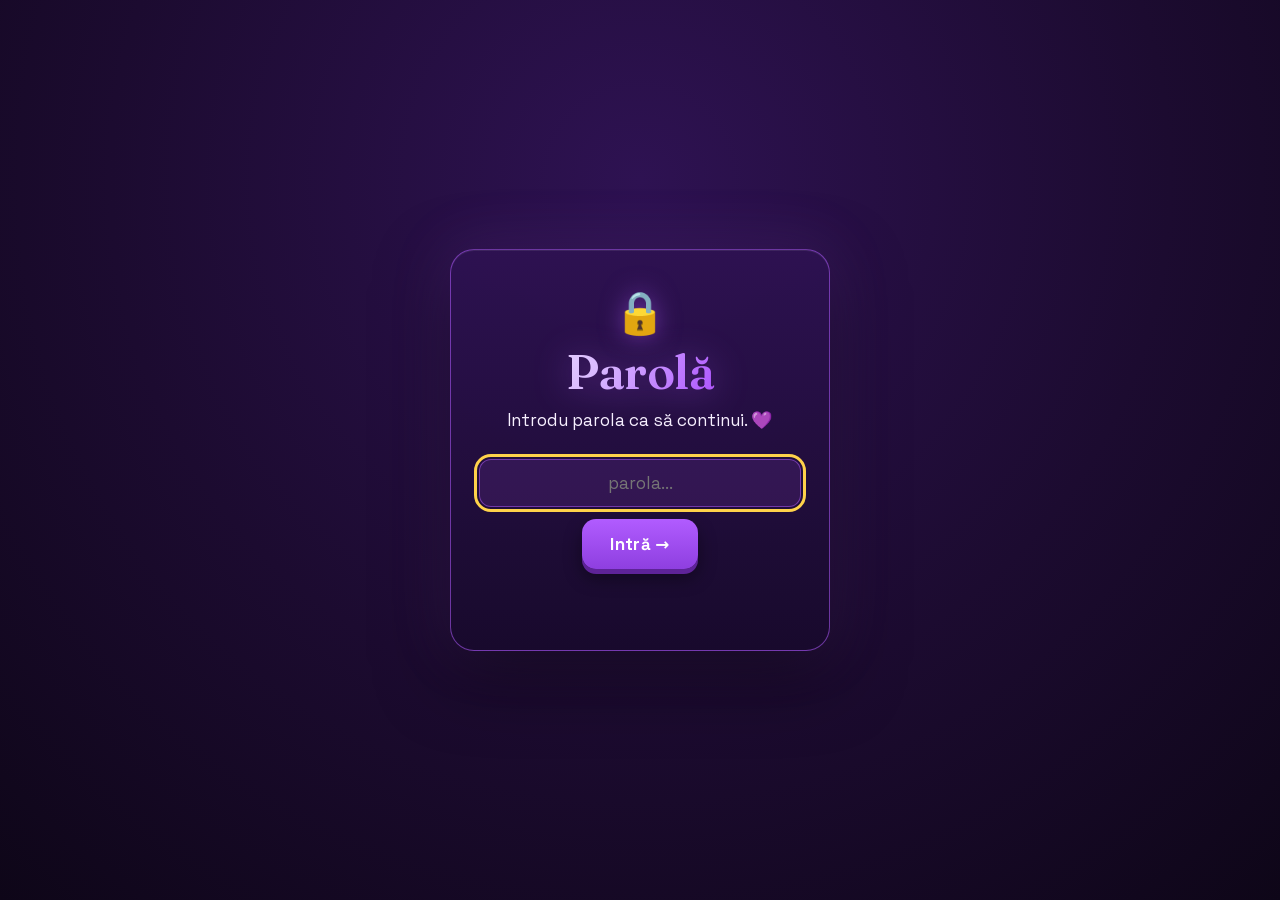
==== commit e7a50292: "Add password gate and CNAME for 2026.ilincaparus.ro Co-Authored-By: Claude Opus 4.8 (1M context) <no" ====
--- a/index.html
+++ b/index.html
@@ -327,6 +327,30 @@
 
   .hidden { display: none !important; }
 
+  /* password gate */
+  #gate {
+    position: fixed; inset: 0; z-index: 9999;
+    display: flex; align-items: center; justify-content: center;
+    padding: 20px;
+    background: radial-gradient(circle at 50% 20%, var(--plum) 0%, var(--plum-deep) 55%, var(--ink) 100%);
+  }
+  .gate-card {
+    position: relative; z-index: 2; width: 100%; max-width: 380px; text-align: center;
+    background: linear-gradient(180deg, rgba(46,18,82,0.9), rgba(24,10,44,0.92));
+    border: 1.5px solid rgba(177,92,255,0.55); border-radius: 24px;
+    padding: 36px 28px;
+    box-shadow: inset 0 1px 0 rgba(255,255,255,0.08), 0 24px 70px rgba(0,0,0,0.55), 0 0 60px rgba(177,92,255,0.2);
+    animation: screenIn 0.42s cubic-bezier(.2,.7,.3,1) both;
+  }
+  .gate-emoji { font-size: 2.6rem; margin-bottom: 8px; filter: drop-shadow(0 0 12px rgba(177,92,255,0.5)); }
+  #gateInput {
+    font-family: var(--body); font-size: 1.1rem; text-align: center;
+    width: 100%; padding: 12px 14px; margin: 10px 0 4px;
+    border-radius: 12px; border: 1px solid rgba(177,92,255,0.5);
+    background: rgba(177,92,255,0.12); color: var(--cream);
+  }
+  #gateInput:focus-visible { outline: 3px solid var(--gold); outline-offset: 2px; }
+
   /* driving screen needs more room for the bigger canvas */
   #driving { max-width: 960px; }
 
@@ -559,6 +583,18 @@
 </style>
 </head>
 <body>
+
+<!-- password gate -->
+<div id="gate">
+  <div class="gate-card">
+    <div class="gate-emoji">🔒</div>
+    <h1>Parolă</h1>
+    <p>Introdu parola ca să continui. 💜</p>
+    <input id="gateInput" type="password" autocomplete="off" autocapitalize="off" spellcheck="false" placeholder="parola...">
+    <div><button onclick="checkGate()">Intră →</button></div>
+    <p class="small" id="gateMsg">&nbsp;</p>
+  </div>
+</div>
 
 <!-- progress to the cadou (shown on every screen) -->
 <div id="progressWrap" class="hidden">
@@ -1903,6 +1939,35 @@
 
 // show a small sliver of progress on the welcome screen
 setProgress(4);
+// ---------- PASSWORD GATE (client-side) ----------
+const GATE_HASH = "4ae444a7b76f494d75fa83d5b7c25f79fa3a8d22b137c8418ad1298ef31abcd9";
+async function sha256hex(s) {
+  const buf = await crypto.subtle.digest('SHA-256', new TextEncoder().encode(s));
+  return [...new Uint8Array(buf)].map(b => b.toString(16).padStart(2, '0')).join('');
+}
+async function checkGate() {
+  const v = document.getElementById('gateInput').value;
+  let h = '';
+  try { h = await sha256hex(v); } catch (e) { h = ''; }
+  if (h === GATE_HASH) {
+    try { localStorage.setItem('ili_unlocked', '1'); } catch (e) {}
+    document.getElementById('gate').classList.add('hidden');
+  } else {
+    document.getElementById('gateMsg').textContent = 'Hmm, nu e bine. Mai încearcă 😏';
+  }
+}
+function initGate() {
+  let ok = false;
+  try { ok = localStorage.getItem('ili_unlocked') === '1'; } catch (e) {}
+  if (ok) { document.getElementById('gate').classList.add('hidden'); return; }
+  const inp = document.getElementById('gateInput');
+  if (inp) {
+    inp.addEventListener('keydown', e => { if (e.key === 'Enter') checkGate(); });
+    inp.focus();
+  }
+}
+initGate();
+
 applyMute(); // sync the mute button icon with any saved preference
 checkAlbumButton(); // show "Vezi album" on welcome if she's finished before
 // ?album=1 jumps straight to the album (handy preview); otherwise resume where she left off
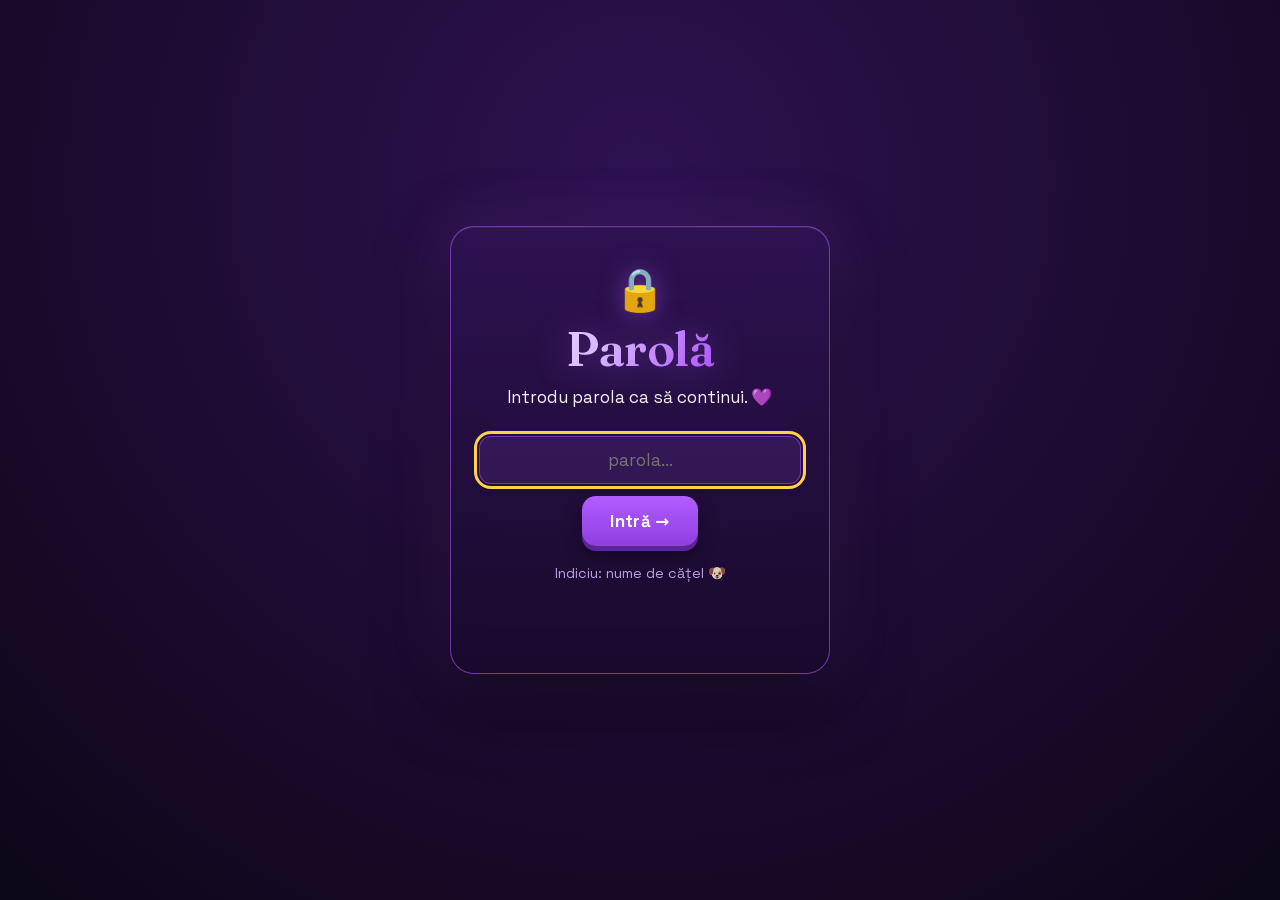
==== commit e9884372: "Password is lowercase 'yuuki'; add gate hint Co-Authored-By: Claude Opus 4.8 (1M context) <noreply@a" ====
--- a/index.html
+++ b/index.html
@@ -350,6 +350,7 @@
     background: rgba(177,92,255,0.12); color: var(--cream);
   }
   #gateInput:focus-visible { outline: 3px solid var(--gold); outline-offset: 2px; }
+  .gate-hint { color: var(--gold); opacity: 0.85; margin-top: 8px; }
 
   /* driving screen needs more room for the bigger canvas */
   #driving { max-width: 960px; }
@@ -592,6 +593,7 @@
     <p>Introdu parola ca să continui. 💜</p>
     <input id="gateInput" type="password" autocomplete="off" autocapitalize="off" spellcheck="false" placeholder="parola...">
     <div><button onclick="checkGate()">Intră →</button></div>
+    <p class="small gate-hint">Indiciu: nume de cățel 🐶</p>
     <p class="small" id="gateMsg">&nbsp;</p>
   </div>
 </div>
@@ -1940,7 +1942,7 @@
 // show a small sliver of progress on the welcome screen
 setProgress(4);
 // ---------- PASSWORD GATE (client-side) ----------
-const GATE_HASH = "4ae444a7b76f494d75fa83d5b7c25f79fa3a8d22b137c8418ad1298ef31abcd9";
+const GATE_HASH = "4d64dc6abe58bddd5c2957ae7fc114a74989d3671a1747804ffc8954d59849e7";
 async function sha256hex(s) {
   const buf = await crypto.subtle.digest('SHA-256', new TextEncoder().encode(s));
   return [...new Uint8Array(buf)].map(b => b.toString(16).padStart(2, '0')).join('');
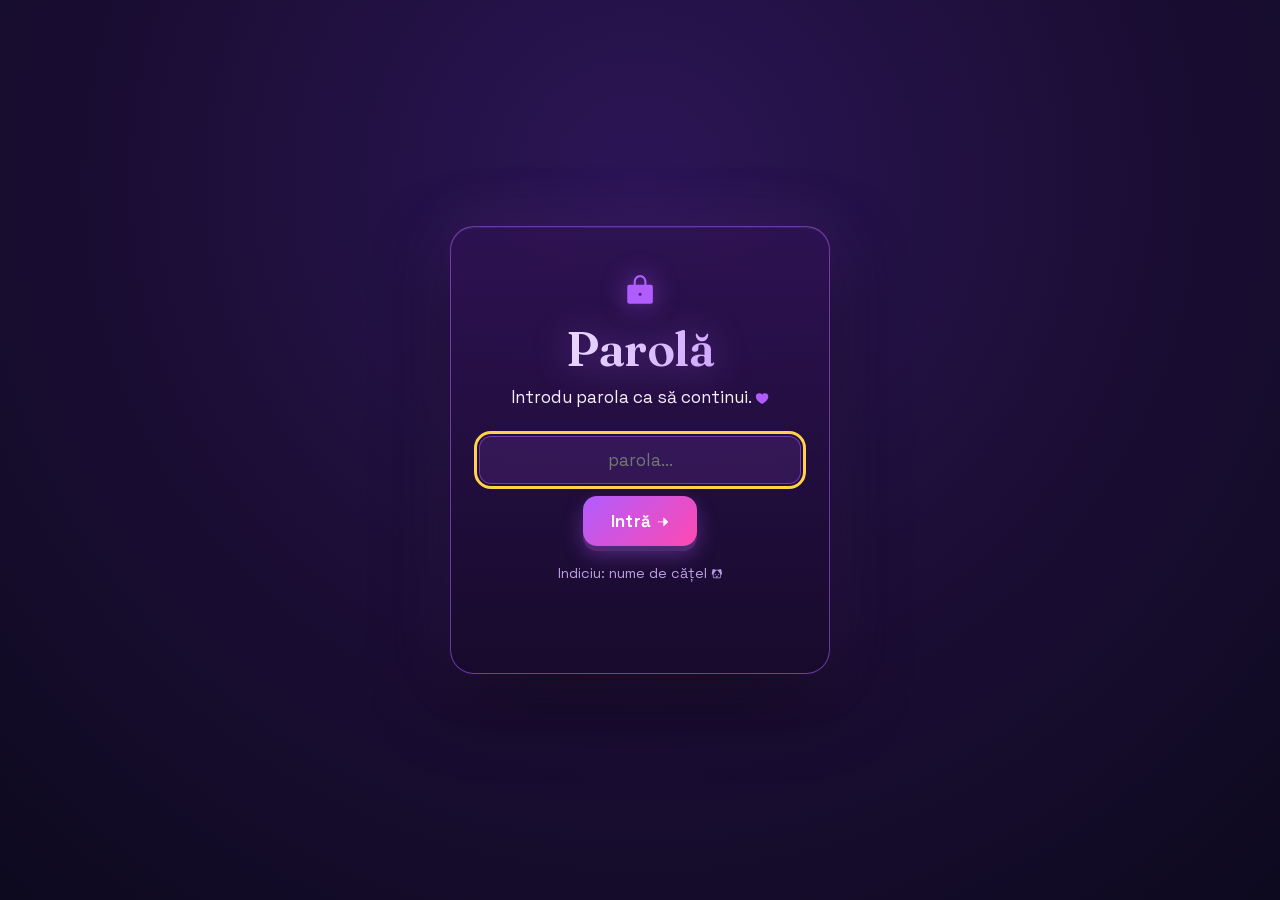
==== commit d4ebe3aa: "Inlocuit emoji cu iconite, paleta noua, animatii si sunete - Toate emoji devin iconite Phosphor (SVG" ====
--- a/index.html
+++ b/index.html
@@ -4,596 +4,20 @@
 <meta charset="UTF-8">
 <meta name="viewport" content="width=device-width, initial-scale=1.0">
 <title>O surpriză de ziua ta</title>
-<style>
-/* self-hosted fonts (embedded, no external request) */
-/* vietnamese */
-@font-face {
-  font-family: 'Fraunces';
-  font-style: normal;
-  font-weight: 600;
-  font-display: swap;
-  src: url([data-uri]) format('woff2');
-  unicode-range: U+0102-0103, U+0110-0111, U+0128-0129, U+0168-0169, U+01A0-01A1, U+01AF-01B0, U+0300-0301, U+0303-0304, U+0308-0309, U+0323, U+0329, U+1EA0-1EF9, U+20AB;
-}
-/* latin-ext */
-@font-face {
-  font-family: 'Fraunces';
-  font-style: normal;
-  font-weight: 600;
-  font-display: swap;
-  src: url([data-uri]) format('woff2');
-  unicode-range: U+0100-02BA, U+02BD-02C5, U+02C7-02CC, U+02CE-02D7, U+02DD-02FF, U+0304, U+0308, U+0329, U+1D00-1DBF, U+1E00-1E9F, U+1EF2-1EFF, U+2020, U+20A0-20AB, U+20AD-20C0, U+2113, U+2C60-2C7F, U+A720-A7FF;
-}
-/* latin */
-@font-face {
-  font-family: 'Fraunces';
-  font-style: normal;
-  font-weight: 600;
-  font-display: swap;
-  src: url([data-uri]) format('woff2');
-  unicode-range: U+0000-00FF, U+0131, U+0152-0153, U+02BB-02BC, U+02C6, U+02DA, U+02DC, U+0304, U+0308, U+0329, U+2000-206F, U+20AC, U+2122, U+2191, U+2193, U+2212, U+2215, U+FEFF, U+FFFD;
-}
-/* vietnamese */
-@font-face {
-  font-family: 'Space Grotesk';
-  font-style: normal;
-  font-weight: 400;
-  font-display: swap;
-  src: url([data-uri]) format('woff2');
-  unicode-range: U+0102-0103, U+0110-0111, U+0128-0129, U+0168-0169, U+01A0-01A1, U+01AF-01B0, U+0300-0301, U+0303-0304, U+0308-0309, U+0323, U+0329, U+1EA0-1EF9, U+20AB;
-}
-/* latin-ext */
-@font-face {
-  font-family: 'Space Grotesk';
-  font-style: normal;
-  font-weight: 400;
-  font-display: swap;
-  src: url([data-uri]) format('woff2');
-  unicode-range: U+0100-02BA, U+02BD-02C5, U+02C7-02CC, U+02CE-02D7, U+02DD-02FF, U+0304, U+0308, U+0329, U+1D00-1DBF, U+1E00-1E9F, U+1EF2-1EFF, U+2020, U+20A0-20AB, U+20AD-20C0, U+2113, U+2C60-2C7F, U+A720-A7FF;
-}
-/* latin */
-@font-face {
-  font-family: 'Space Grotesk';
-  font-style: normal;
-  font-weight: 400;
-  font-display: swap;
-  src: url([data-uri]) format('woff2');
-  unicode-range: U+0000-00FF, U+0131, U+0152-0153, U+02BB-02BC, U+02C6, U+02DA, U+02DC, U+0304, U+0308, U+0329, U+2000-206F, U+20AC, U+2122, U+2191, U+2193, U+2212, U+2215, U+FEFF, U+FFFD;
-}
-/* vietnamese */
-@font-face {
-  font-family: 'Space Grotesk';
-  font-style: normal;
-  font-weight: 500;
-  font-display: swap;
-  src: url([data-uri]) format('woff2');
-  unicode-range: U+0102-0103, U+0110-0111, U+0128-0129, U+0168-0169, U+01A0-01A1, U+01AF-01B0, U+0300-0301, U+0303-0304, U+0308-0309, U+0323, U+0329, U+1EA0-1EF9, U+20AB;
-}
-/* latin-ext */
-@font-face {
-  font-family: 'Space Grotesk';
-  font-style: normal;
-  font-weight: 500;
-  font-display: swap;
-  src: url([data-uri]) format('woff2');
-  unicode-range: U+0100-02BA, U+02BD-02C5, U+02C7-02CC, U+02CE-02D7, U+02DD-02FF, U+0304, U+0308, U+0329, U+1D00-1DBF, U+1E00-1E9F, U+1EF2-1EFF, U+2020, U+20A0-20AB, U+20AD-20C0, U+2113, U+2C60-2C7F, U+A720-A7FF;
-}
-/* latin */
-@font-face {
-  font-family: 'Space Grotesk';
-  font-style: normal;
-  font-weight: 500;
-  font-display: swap;
-  src: url([data-uri]) format('woff2');
-  unicode-range: U+0000-00FF, U+0131, U+0152-0153, U+02BB-02BC, U+02C6, U+02DA, U+02DC, U+0304, U+0308, U+0329, U+2000-206F, U+20AC, U+2122, U+2191, U+2193, U+2212, U+2215, U+FEFF, U+FFFD;
-}
-/* vietnamese */
-@font-face {
-  font-family: 'Space Grotesk';
-  font-style: normal;
-  font-weight: 700;
-  font-display: swap;
-  src: url([data-uri]) format('woff2');
-  unicode-range: U+0102-0103, U+0110-0111, U+0128-0129, U+0168-0169, U+01A0-01A1, U+01AF-01B0, U+0300-0301, U+0303-0304, U+0308-0309, U+0323, U+0329, U+1EA0-1EF9, U+20AB;
-}
-/* latin-ext */
-@font-face {
-  font-family: 'Space Grotesk';
-  font-style: normal;
-  font-weight: 700;
-  font-display: swap;
-  src: url([data-uri]) format('woff2');
-  unicode-range: U+0100-02BA, U+02BD-02C5, U+02C7-02CC, U+02CE-02D7, U+02DD-02FF, U+0304, U+0308, U+0329, U+1D00-1DBF, U+1E00-1E9F, U+1EF2-1EFF, U+2020, U+20A0-20AB, U+20AD-20C0, U+2113, U+2C60-2C7F, U+A720-A7FF;
-}
-/* latin */
-@font-face {
-  font-family: 'Space Grotesk';
-  font-style: normal;
-  font-weight: 700;
-  font-display: swap;
-  src: url([data-uri]